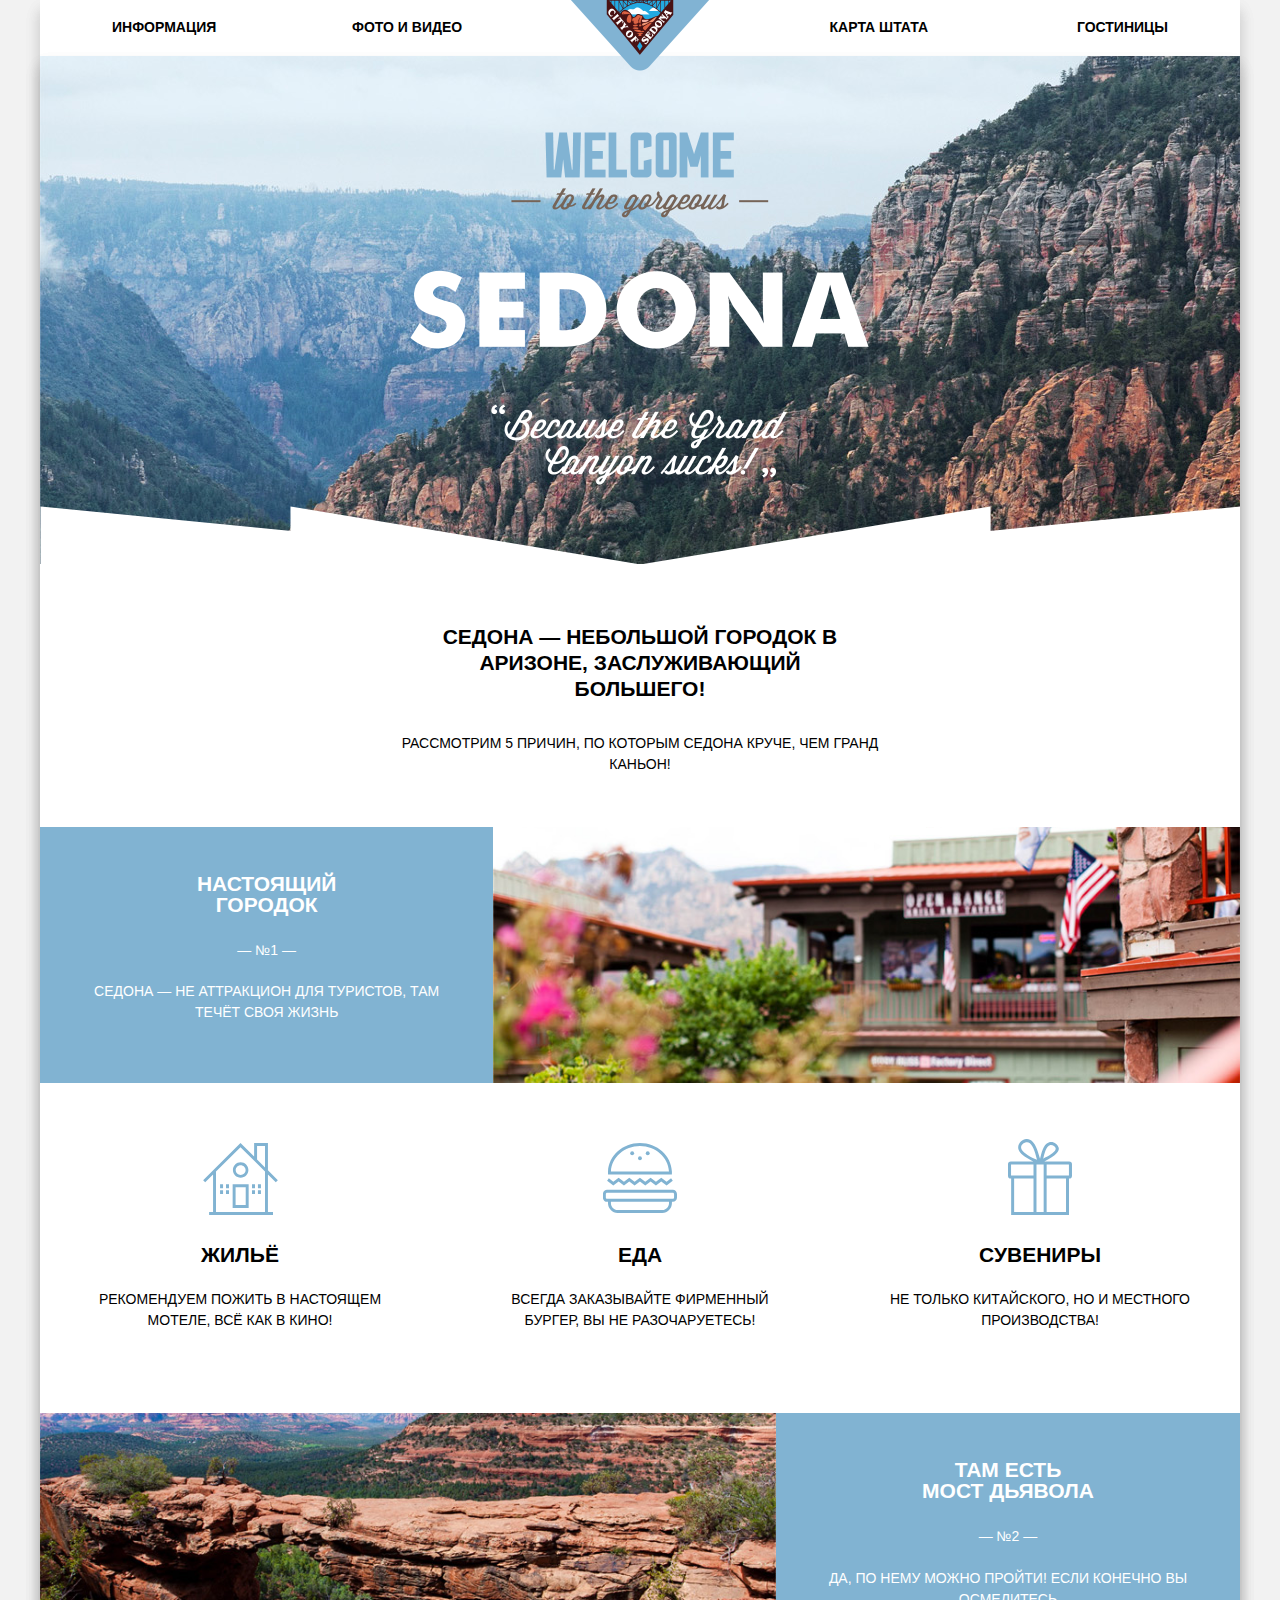
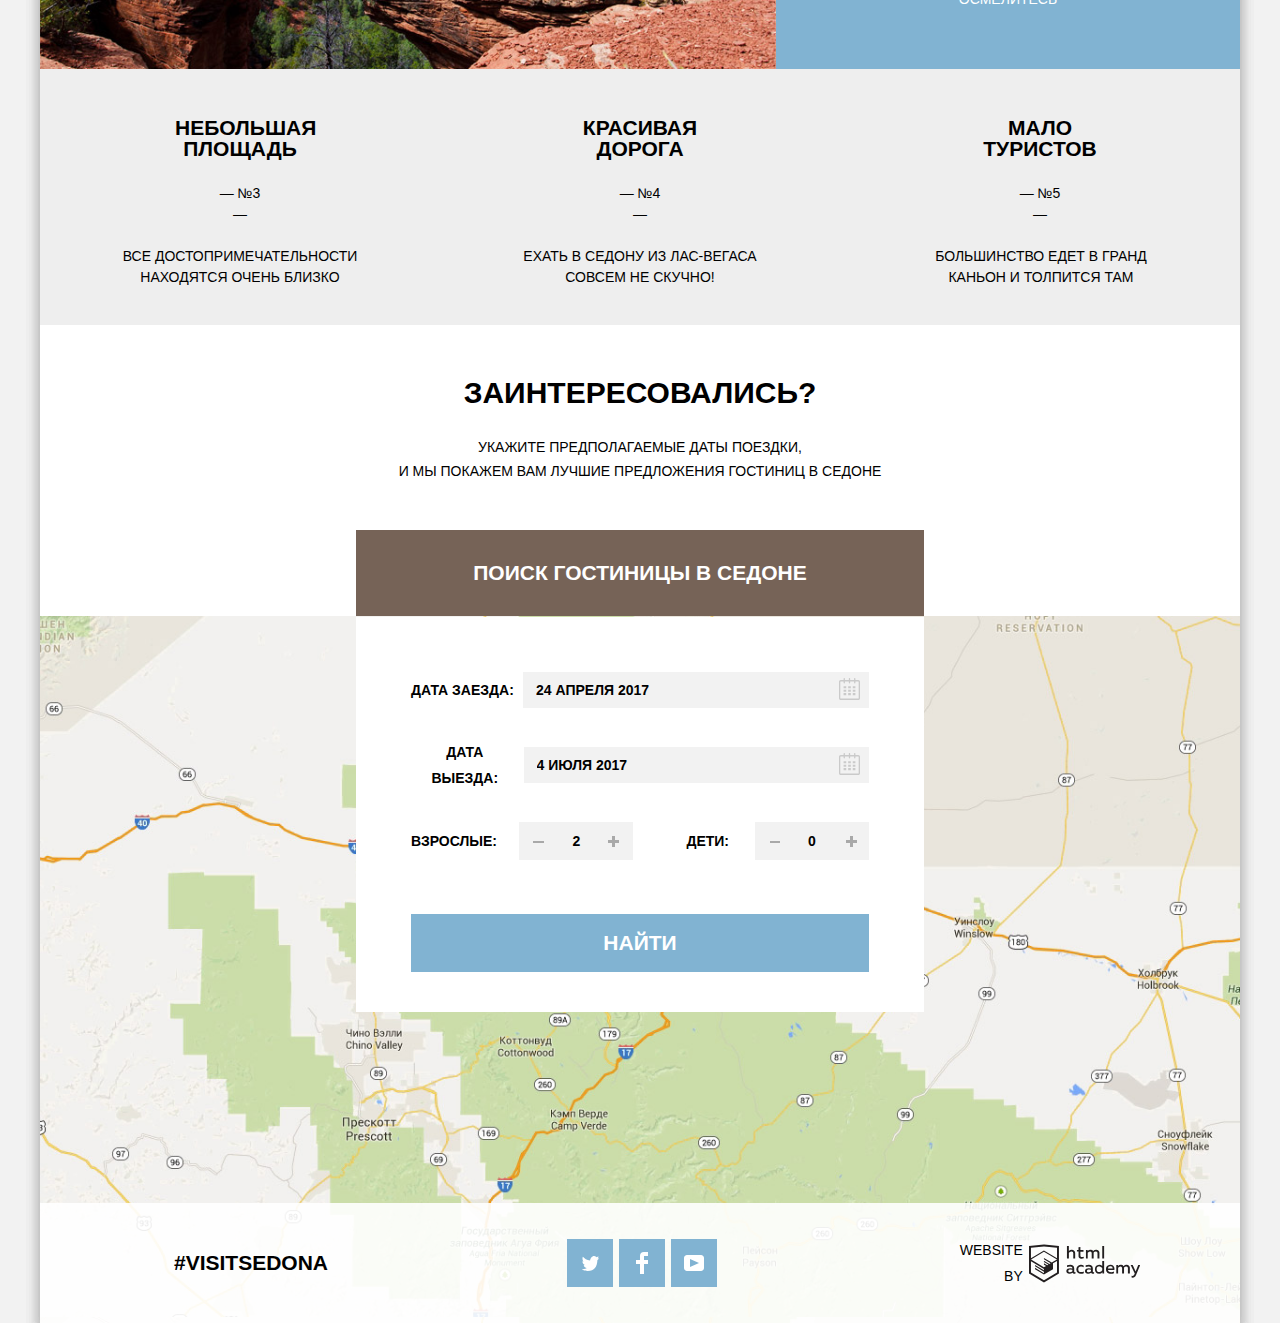
==== index.html @ f6e374db "qqq" ====
<!DOCTYPE html>
<html lang="ru">
  <head>
    <meta charset="utf-8">
    <link href="https://fonts.googleapis.com/css?family=PT+Sans+Narrow:400,700&amp;subset=cyrillic" rel="stylesheet">
    <link rel="stylesheet" type="text/css" href="css/normalize.css">
    <link rel="stylesheet" type="text/css" href="css/styles.css">
    <title>HTML Academy: Седона</title>
  </head>
  <body>
    <div class="content">
      <header class="main-header">
        <nav class="main-navigation">
          <a class="main-header-logo" aria-label="На главную">
            <img src="img/logo.png" alt="Седона" title="Седона">
          </a>
          <ul class="site-navigation">
            <li><a href="#" aria-label="Информация">Информация</a></li>
            <li><a href="#" aria-label="Фото и видео">Фото и видео</a></li>
            <li><a href="#" aria-label="Карта штата">Карта штата</a></li>
            <li><a href="inner.html" aria-label="Гостиницы">Гостиницы</a></li>
          </ul>
        </nav>
      </header>

      <main class="main">
        <section class="main-intro">
          <div class="main-in">
          <h1 class="visually-hidden">Добро пожаловать в Седону</h1>
          <!--<img src="img/welcome.png" width="459" height="353" alt="Добро пожаловать в Седону">-->
          </div>
        </section>
        <section class="main-info">
          <h1 class="visually-hidden">SEDONA</h1>
          <h2>Седона — небольшой городок в Аризоне, заслуживающий большего! </h2>
          <p>Рассмотрим 5 причин, по которым Седона круче, чем гранд каньон!</p>
        </section>


        <section class="main-city">
          <div class="this-towns">
            <h3 class="this-town">Настоящий городок</h3>
            <span>— №1 —</span>
            <p>Седона — не аттракцион для туристов, там течёт своя жизнь</p>
          </div>
          <img src="img/this-towns.jpg" width="800" height="400" alt="Седона">
        </section>

        <section class="main-services">
          <div class="main-service">
  <!--          <img src="img/svg/icon-1.svg" alt="Жилье">  -->
            <h3>Жильё</h3>
            <p>Рекомендуем пожить в настоящем мотеле, всё как в кино!</p>
          </div>
          <div class="main-service">
  <!--             <img src="img/svg/icon-3.svg" alt="Еда"> -->
            <h3>Еда</h3>
            <p>Всегда заказывайте фирменный бургер, вы не разочаруетесь!</p>
          </div>
          <div class="main-service">
  <!--             <img src="img/svg/icon-2.svg" alt="Сувениры"> -->
            <h3>Сувениры</h3>
            <p>Не только китайского, но и местного производства!</p>
          </div>
        </section>
        <section class="main-bridge">
          <img src="img/main-bridge.jpg" alt="Седона">
          <div class="main-bridges">
            <h3>Там есть<br>Мост дьявола</h3>
            <span>— №2 —</span>
            <p>Да, по нему можно пройти! Если конечно вы осмелитесь</p>
          </div>
        </section>
        <section class="main-list">
          <div class="main-lists">
            <h3>Небольшая площадь</h3>
            <span>— №3 —</span>
            <p>Все достопримечательности находятся очень близко</p>
          </div>
          <div class="main-lists">
            <h3>Красивая дорога</h3>
            <span>— №4 —</span>
            <p>Ехать в Седону из Лас-Вегаса совсем не скучно!</p>
          </div>
          <div class="main-lists">
            <h3>Мало туристов</h3>
            <span>— №5 —</span>
            <p>Большинство едет в Гранд каньон и толпится там</p>
          </div>
        </section>
      <div class="pupup">
        <section class="main-info-search">
          <h3>Заинтересовались?</h3>
          <p>Укажите предполагаемые даты поездки,<br>
            и мы покажем вам лучшие предложения гостиниц в седоне</p>
          <button class="main-btn" type="submit" name="search" value="Поиск гостиницы в Седоне">Поиск гостиницы в Седоне</button>
        </section>
        <section class="main-map">
          <h1 class="visually-hidden">Мы на карте</h1>
          <img src="img/map.jpg" alt="На карте" width="1200">
           <div class="map-iframe">
             <iframe width="100%" height="594px" src="https://maps.google.com/maps?width=100%&amp;height=474&amp;hl=en&amp;q=Sedona+(Sedona)&amp;ie=UTF8&amp;t=&amp;z=9&amp;iwloc=B&amp;output=embed" frameborder="0" scrolling="no" marginheight="0" marginwidth="0">
                <a href="https://www.maps.ie/create-google-map/">Google map generator</a>
             </iframe>
           </div>
        </section>

        <section class="search">
          <div class="search-form">
            <form class="search-forms" action="https://echo.htmlacademy.ru" method="post">
              <h2 class="visually-hidden">Поиск жилья</h2>

              <p class="search-arrival">
                <label for="arrival-date">Дата заезда:</label>
                <input type="text" id="arrival-date" name="arrival-date"
                placeholder="24 апреля 2017" value="24 апреля 2017">
                <img class="visually-hidden" src="img/svg/calendar.svg" alt="Дата заезда" title="Дата заезда">
                 <button class="search-arrival-button" type="submit" name="button">
                   <svg xmlns="http://www.w3.org/2000/svg" width="21" height="22" viewBox="0 0 21 22">
                     <path fill="#cacaca" d="M19.251 2.025h-2.845V.648c0-.381-.294-.689-.656-.689-.363 0-.656.308-.656.689v1.377h-3.938V.648c0-.381-.294-.689-.655-.689-.363 0-.657.308-.657.689v1.377H5.906V.648c0-.381-.294-.689-.656-.689-.363 0-.657.308-.657.689v1.377H1.75C.784 2.025 0 2.847 0 3.862v16.302C0 21.179.784 22 1.75 22h17.501c.966 0 1.749-.821 1.749-1.836V3.862c0-1.015-.783-1.837-1.749-1.837zm.437 18.139a.448.448 0 0 1-.437.459H1.75a.45.45 0 0 1-.438-.459V3.862a.45.45 0 0 1 .438-.459h2.844v1.378c0 .381.294.689.657.689.362 0 .656-.308.656-.689V3.403h3.938v1.378c0 .381.294.689.657.689.361 0 .655-.308.655-.689V3.403h3.938v1.378c0 .381.293.689.656.689.362 0 .656-.308.656-.689V3.403h2.845c.241 0 .437.206.437.459v16.302z M4.594 8.225h2.625v2.066H4.594zM4.594 11.668h2.625v2.067H4.594zM4.594 15.112h2.625v2.066H4.594zM9.188 15.112h2.625v2.066H9.188zM9.188 11.668h2.625v2.067H9.188zM9.188 8.225h2.625v2.066H9.188zM13.781 15.112h2.625v2.066h-2.625zM13.781 11.668h2.625v2.067h-2.625zM13.781 8.225h2.625v2.066h-2.625z"/>
                   </svg>
                </button>
              </p>
              <p class="date-departure">
                <label for="date-departure">Дата выезда:</label>
                <input type="text" id="date-departure" name="date-departure"
                placeholder="4 июля 2017" value="4 июля 2017">
                <img class="visually-hidden" src="img/svg/calendar.svg" alt="Дата выезда" title="Дата выезда">
                  <button class="date-departure-button" type="submit" name="button">
                   <svg xmlns="http://www.w3.org/2000/svg" width="21" height="22" viewBox="0 0 21 22">
                     <path fill="#cacaca" d="M19.251 2.025h-2.845V.648c0-.381-.294-.689-.656-.689-.363 0-.656.308-.656.689v1.377h-3.938V.648c0-.381-.294-.689-.655-.689-.363 0-.657.308-.657.689v1.377H5.906V.648c0-.381-.294-.689-.656-.689-.363 0-.657.308-.657.689v1.377H1.75C.784 2.025 0 2.847 0 3.862v16.302C0 21.179.784 22 1.75 22h17.501c.966 0 1.749-.821 1.749-1.836V3.862c0-1.015-.783-1.837-1.749-1.837zm.437 18.139a.448.448 0 0 1-.437.459H1.75a.45.45 0 0 1-.438-.459V3.862a.45.45 0 0 1 .438-.459h2.844v1.378c0 .381.294.689.657.689.362 0 .656-.308.656-.689V3.403h3.938v1.378c0 .381.294.689.657.689.361 0 .655-.308.655-.689V3.403h3.938v1.378c0 .381.293.689.656.689.362 0 .656-.308.656-.689V3.403h2.845c.241 0 .437.206.437.459v16.302z M4.594 8.225h2.625v2.066H4.594zM4.594 11.668h2.625v2.067H4.594zM4.594 15.112h2.625v2.066H4.594zM9.188 15.112h2.625v2.066H9.188zM9.188 11.668h2.625v2.067H9.188zM9.188 8.225h2.625v2.066H9.188zM13.781 15.112h2.625v2.066h-2.625zM13.781 11.668h2.625v2.067h-2.625zM13.781 8.225h2.625v2.066h-2.625z"/>
                   </svg>
                 </button>
              </p>
              <p class="search-adults">
                  <label class="adults-label" for="adults">Взрослые:</label>
                  <button class="search-button adults-minus" type="submit" name="button">
                    <svg height="8" width="13">
                      <polygon fill="#a9a9a9" points="1 1, 12 1, 12 3, 1 3, 1 1"/>
                    </svg>
                  </button>
                  <input class="adults-labels" type="number" id="adults" name="adults" placeholder="2" value="2">
                  <button class="search-button adults-plus" type="submit" name="button">
                    <svg height="13" width="13">
                      <polygon fill="#a9a9a9" points="0 5, 4 5, 4 1,7 1, 7 5, 11 5, 11 8, 7 8, 7 12, 4 12, 4 8, 0 8, 0 5"/>
                    </svg>
                  </button>


                  <label class="children-label" for="children">Дети:</label>
                  <button class="search-button children-minus" type="submit" name="button">
                    <svg height="8" width="11">
                      <polygon fill="#a9a9a9" points="1 1, 12 1, 12 3, 1 3, 1 1"/>
                    </svg>
                  </button>
                  <input type="number" id="children" name="children" placeholder="0" value="0">
                  <button class="search-button children-plus" type="submit" name="button">
                    <svg height="13" width="13">
                      <polygon fill="#a9a9a9" points="0 5, 4 5, 4 1,7 1, 7 5, 11 5, 11 8, 7 8, 7 12, 4 12, 4 8, 0 8, 0 5"/>
                    </svg>
                  </button>
                </p>
              <button type="submit" name="button" title="Найти Гостинницу">Найти</button>
            </form>
          </div>
        </section>
      </div>
      </main>
  <!--  visually-hidden -->
      <footer class="footers footers-index">
        <div class="footer footer-visit">
          <a href="#">#visitSEDONA</a>
        </div>
        <div class="footer social">
          <ul>
            <li>
              <a href="#" class="social-button" aria-label="Твитер">
                <span class="visually-hidden">Наш Твитер</span>
                <svg xmlns="http://www.w3.org/2000/svg" xmlns:xlink="http://www.w3.org/1999/xlink" width="17" height="15" viewBox="0 0 17 15">
                  <path fill="#FFF" d="M10.95.144c1.685-.496 2.984.27 3.577 1.179.673-.231 1.331-.481 2.011-.708a2.345 2.345 0 0 1-.857 1.768c.685.17 1.304-.491 1.304-.491-.169 1-1.006 1.788-1.563 2.024-.231 6.75-3.175 11.217-10.077 11.082h-.446c-.41 0-4.164-.46-4.898-1.887 2.271.196 3.893-.422 4.693-1.177-.96-.3-2.679-.477-2.979-2.95.349.106.564.228 1.19.119C1.705 8.247.374 7.53.448 5.33c.285.328 1.067.536 1.34.472C1.085 5.561-.182 2.442.894.85c1.818 1.854 3.735 3.606 7.152 3.773C8.254 2.33 9.183.793 10.95.144z"/>
                </svg>

              </a>
            </li>
            <li>
              <a href="#" class="social-button" aria-label="Фейсбук">
                <span class="visually-hidden">Наш Фейсбук</span>
                <svg xmlns="http://www.w3.org/2000/svg" width="12" height="22" viewBox="0 0 12 22">
                  <path fill="#FFF" d="M12 4V0H8a4 4 0 0 0-4 4v4H0v4h4v10h4V12h4V8H8V4h4z"/>
                </svg>
              </a>
            </li>
            <li>
              <a href="#" class="social-button" aria-label="Ютуб" title="Наш Ютуб">
                <span class="visually-hidden">Наш Ютуб</span>
                <svg xmlns="http://www.w3.org/2000/svg" xmlns:xlink="http://www.w3.org/1999/xlink" width="20" height="16" viewBox="0 0 20 16">
                  <path fill="#FFF" d="M17 0H3C1.35 0 0 1.35 0 3v10c0 1.65 1.35 3 3 3h14c1.65 0 3-1.35 3-3V3c0-1.65-1.35-3-3-3zM6.027 11.998V4.002L15.014 8l-8.987 3.998z"/>
                </svg>

              </a>
            </li>
          </ul>
        </div>
        <div class="footer footer-logo">
          <a href="https://htmlacademy.ru/intensive/htmlcss" class="htmlacademy" aria-label="Html академия" title="Наша Html академия">
            <span>Website by</span>
            <svg xmlns="http://www.w3.org/2000/svg" width="115" height="41" viewBox="0 0 108.08 36.85">
              <title>logo-htmlacademy-small1</title>
              <path d="M44.61,26.88a2,2,0,0,0,.55-0.1v1.33a3.25,3.25,0,0,1-1.18.21,1.67,1.67,0,0,1-1.67-1,4.84,4.84,0,0,1-3.14,1.08c-1.51,0-2.91-.83-2.91-2.55,0-2.13,2-2.79,3.71-2.79a11.08,11.08,0,0,1,2.17.25v-0.3c0-1-.76-1.77-2.19-1.77a7.42,7.42,0,0,0-3,.64v-1.7a10.21,10.21,0,0,1,3.19-.55c2.36,0,3.81,1.12,3.81,3.65v3a0.54,0.54,0,0,0,.49.59h0.17Zm-6.44-1.13A1.35,1.35,0,0,0,39.63,27h0.11a3.39,3.39,0,0,0,2.41-1V24.58a9.72,9.72,0,0,0-1.81-.21c-1,0-2.16.33-2.16,1.38h0Zm12.36-6.11a5,5,0,0,1,2.57.64V22a4.08,4.08,0,0,0-2.3-.7,2.75,2.75,0,1,0,0,5.49,5,5,0,0,0,2.43-.64v1.71a6.27,6.27,0,0,1-2.76.57A4.21,4.21,0,0,1,46,24.51q0-.21,0-0.41a4.32,4.32,0,0,1,4.18-4.46h0.38Zm12.17,7.24a2,2,0,0,0,.55-0.1v1.33a3.25,3.25,0,0,1-1.18.21,1.67,1.67,0,0,1-1.67-1,4.84,4.84,0,0,1-3.14,1.08c-1.51,0-2.91-.83-2.91-2.55,0-2.13,2-2.79,3.71-2.79a11.08,11.08,0,0,1,2.17.25v-0.3c0-1-.76-1.77-2.19-1.77a7.42,7.42,0,0,0-3,.64v-1.7a10.21,10.21,0,0,1,3.19-.55c2.36,0,3.81,1.12,3.81,3.65v3a0.54,0.54,0,0,0,.49.59h0.17Zm-6.44-1.13A1.35,1.35,0,0,0,57.73,27h0.11a3.39,3.39,0,0,0,2.41-1V24.58a9.72,9.72,0,0,0-1.81-.21c-1.06,0-2.16.33-2.16,1.38h0ZM73,16V28.2H71.35V26.88a3.88,3.88,0,0,1-3.19,1.54,4.4,4.4,0,0,1,0-8.78,3.81,3.81,0,0,1,3,1.3V16H73Zm-4.53,5.22a2.76,2.76,0,1,0,0,5.52A2.86,2.86,0,0,0,71.15,25V23A2.91,2.91,0,0,0,68.49,21.27ZM79,19.64c3.31,0,4.46,2.68,3.92,5.09H76.7c0.21,1.5,1.67,2.11,3.19,2.11a6.11,6.11,0,0,0,2.64-.59v1.6a7.14,7.14,0,0,1-3,.57C77,28.42,74.78,27,74.78,24a4.18,4.18,0,0,1,4-4.39H79Zm0.09,1.54a2.28,2.28,0,0,0-2.44,2.1v0.06H81.3A2,2,0,0,0,79.13,21.18Zm5.73,7V19.87h1.65v1a3.81,3.81,0,0,1,2.78-1.27A2.86,2.86,0,0,1,91.89,21a4.12,4.12,0,0,1,2.91-1.33A3.06,3.06,0,0,1,98,23V28.2h-1.9V23.05a1.59,1.59,0,0,0-1.42-1.75H94.42a2.8,2.8,0,0,0-2.07,1.12V28.2h-1.9V23.05A1.59,1.59,0,0,0,89,21.31H88.8a3,3,0,0,0-2.21,1.29v5.63H84.86Zm21.31-8.33h1.9l-3.91,9.46c-0.9,2.17-2.09,2.86-3.35,2.86a4.76,4.76,0,0,1-1.1-.14V30.46a2.86,2.86,0,0,0,.85.12c0.9,0,1.58-.64,2.07-1.9l0.17-.42-4-8.4h2l2.86,6.29ZM38.73,1.46V6.22a3.81,3.81,0,0,1,2.7-1.14,3.25,3.25,0,0,1,3.44,3.4v5.15H43V8.72a1.81,1.81,0,0,0-1.61-2h-0.3a2.93,2.93,0,0,0-2.32,1.39v5.52h-1.9V1.46h1.9ZM49.94,2.31v3h3V6.91h-3v3.81c0,1.1.5,1.46,1.58,1.46a4.49,4.49,0,0,0,1.69-.33v1.6A6.8,6.8,0,0,1,51,13.8a2.55,2.55,0,0,1-2.86-2.74V6.89H46.58V5.26h1.5V2.74Zm5.4,11.31V5.28H57v1A3.81,3.81,0,0,1,59.77,5a2.86,2.86,0,0,1,2.6,1.33A4.12,4.12,0,0,1,65.28,5,3.06,3.06,0,0,1,68.44,8.4v5.21h-1.9V8.46a1.59,1.59,0,0,0-1.42-1.75H64.89a2.8,2.8,0,0,0-2.07,1.12v5.78h-1.9V8.46A1.59,1.59,0,0,0,59.5,6.71H59.27A3,3,0,0,0,57.06,8v5.63H55.34ZM71.17,1.45H73V13.6H71.17V1.45ZM14.71,0H14.55L0,1.54V28.21l14.55,8.66,14.55-8.66V1.54Zm12.5,27.1L14.55,34.64,1.9,27.12V16.18l12.59,7.5V25L5.86,19.9v1.31l8.68,5.21v1.39L5.87,22.65V24l8.68,5.21,8.75-5.24V18.31L27.2,16V27.12Zm0-12.53-3.48,2-1.6,1L14.51,13v1.31L21,18.23H21l-0.14.09-1,.54-5.37-3.2V17l4.24,2.52-1,.67-3.2-1.9v1.31l2.1,1.24L14.5,22.1,2,14.65,14.51,7.11Zm0-1.32L14.49,5.76,1.91,13.25v-10L14.56,1.92,27.21,3.25v10h0Z" transform="translate(0 -0.02)" fill="#231f20"/>
            </svg>

          </a>
        </div>
      </footer>
    </div>
  </body>
</html>
---- css/styles.css ----
html,
body{
  margin: 0;
  padding: 0;
  font-family: "PT Sans", Arial, sans-serif;
  font-size: 14px;
  line-height: 21px;

  text-transform: uppercase;
  background-color: #f2f2f2;

}
.content{
  position: relative;
  min-width: 1200px;
}
.main-header,
a{
  text-decoration: none;
}
.visually-hidden {
  position: absolute;
  height: 1px; width: 1px;
  overflow: hidden;
  clip: rect(1px 1px 1px 1px); /* IE6, IE7 */
  clip: rect(1px, 1px, 1px, 1px);
  margin: -1px;
  border: 0;
  padding: 0;
}

.main-header{
  background-color: #ffffff;
  min-width: 56px;
}
.site-navigation{
  margin: 0;
  padding: 0;
  list-style: none;
}
.site-navigation li{
  display: inline;
}
.site-navigation a{
  color: #000000;
  line-height: 26px;
  font-size: 14px;
  font-weight: 700;
}
.site-navigation a:hover{
  color: #81b3d2;
}
.site-navigation a:active{
  color: rgba(0, 0, 0, 0.3);
}
.navigation-active a,
.navigation-active a:active,
.navigation-active a:hover{
  color: #766357;
}
/*main*/
.main{
  margin: auto;
  text-align: center;
  box-shadow: 0 10px 15px 0 rgba(0, 0, 0, 0.1),
              0 10px 15px 0 rgba(0, 0, 0, 0.1);
  background-color: #ffffff;
  width: 1200px;
  margin: 0 auto;
}
.content{
  box-shadow: 0 10px 15px 0 rgba(0, 0, 0, 0.1),
              0 10px 15px 0 rgba(0, 0, 0, 0.1);
  width: 1200px;
  margin: 0 auto;
}
.main-intro{
  position: relative;
  width: 100%;
}
.main-in{
  position: relative;
  background: url("../img/welcome.png") 370px 76px no-repeat,
              url("../img/polygon.png") 0 450px no-repeat,
              url("../img/background-photo.jpg") 0 -83px no-repeat;
  width: 100%;
  padding-top: 508px;
}
.main-intro img{
  margin-top: 76px;
  left: 50%;
  top: 50%;
}
.main-info h2{
  font-size: 21px;
  line-height: 26px;
  font-weight: 700;
}
.main-info p{
  font-size: 14px;
  line-height: 26px;
  font-weight: 400;
}
.main h3{
  font-size: 21px;
  line-height: 21px;
  font-weight: 700;
}
.main p,
.main span{
  margin: 0;
  padding: 0;
  font-size: 14px;
  line-height: 21px;
  font-weight: 400;
}
.main-city,
.main-bridge{
  background-color: #81b3d2;
  color: #ffffff;
}
.main-city img{
  object-fit: cover;
  width: 800px;
  height: 256px;
}
.main-info{
  padding-top: 60px;
}
.main-info-search h2{
  margin: 0;
  padding: 0;
  font-size: 30px;
  line-height: 36px;
  font-weight: 700;
}
.main-info-search p{
  margin: 0;
  padding: 0;
  font-size: 14px;
  line-height: 24px;
  font-weight: 400;
}
.main-list{
  background-color: #eeeeee;
}
.main-lists{
  display:inline-block;
  vertical-align: middle;
}
/* Кнопки */
.main-btn{
  margin: 0;
  padding: 0;
  width: 568px;
  height: 86px;
  font: inherit;
  background-color: #766357;
  text-align: center;
  color: #ffffff;
  text-transform: uppercase;
  border: none;
  font-size: 21px;
  line-height: 26px;
  font-weight: 700;
}
.main-btn:hover{
  background-color: #604e43;
}
.main-btn:active{
  background-color: #503e33;
  color: rgba(255, 255, 255, 0.3);
}
/* форма поиска*/
.search{
  background-color: #ffffff;
  text-align: center;
}
.search-forms label{
  color: #000000;
  font-size: 14px;
  line-height: 26px;
  font-weight: 700;
}
.search-forms input{
  font: inherit;
  background-color: #f2f2f2;
  width: 344px;
  text-transform: uppercase;
}
.search-forms button{
  width: 458px;
  height: 58px;
  font: inherit;
  background-color: #81b3d2;
  color: #ffffff;
  text-transform: uppercase;
  border: none;
  font-size: 21px;
  line-height: 26px;
  font-weight: 700;
  outline: none;
}
.search-forms button:hover{
  background-color: #669ec0;
  outline: none;
}
.search-forms button:active{
  background-color: #669ec0;
  color: rgba(255, 255, 255, 0.3);
  outline: none;
}
.search-forms p{
  margin: 0;
}
/*футер*/
.footers{
  background-color: rgba(255, 255, 255, 0.9);
  width: 1200px;
  margin: auto;
}
.footer-visit a,
.footer-visit a:active,
.footer-visit a:hover{
  color: #000000;
  font-size: 21px;
  line-height: 26px;
  font-weight: 700;
}
.social{
    margin: 0;
    padding: 0;
}
.footer,
.social ul{
  list-style: none;
  margin: 0;
  padding: 0;
}
.social img{
    background-color: #81b3d2;
    padding: 8px;
}
.social img:hover{
    background-color: #669ec0;
}
.social img:active{
    background-color: #5496bd;
}
.footer-logo span{
  color: #000000;
  font-size: 14px;
  line-height: 26px;
  font-weight: 400;
}
.footer-logo span:active{
  }

/**/
/*inner*/
.main-filter{
  background: url("../img/filter-background.jpg") 0 -294px no-repeat;
  width: 100%;
  background-color: #5496bd;
  color: #ffffff;
  min-height: 48px;
}
.main-filter h3{
  margin: 0;
  padding: 0;
  font-size: 16px;
  line-height: 21px;
  font-weight: 700;
}
.main-filter label{
  font-size: 14px;
  line-height: 21px;
  font-weight: 400;
}
.main-filter ul{
  margin: 0;
  padding: 0;
  list-style: none;
  font-size: 14px;
  line-height: 21px;
  font-weight: 400;
}
.main-filter li:nth-child(1){
  margin-left: 40px;
}
.main-filter li:nth-child(2){
  margin-left: 20px;
}
.main-filter button{
  width: 138px;
  height: 35px;
  font: inherit;
  text-transform: uppercase;
  border: 2px solid #ffffff;
  color: #ffffff;
  font-size: 14px;
  line-height: 21px;
  font-weight: 400;
  background-color: transparent;
}
.main-filter button:hover{
  background-color: #ffffff;
  color: #000000;
}
.main-price ul{
  border: 2px solid white;
  display: flex;
  justify-content: space-around;
  width: 314px;

}
.main-sert{
  background-color: #fefefe;
}
.main-sort h3{
  margin: 0;
  padding-right: 48px;
  font-size: 21px;
  line-height: 26px;
  font-weight: 700;
  color: #000000;

}
.main-sort ul{
  list-style: none;
  margin: 0;
  padding: 0;
  font-size: 12px;
  line-height: 18px;
  font-weight: 400;
  color: #000000;
}
.main-sort b{
  color: #000000;
  font-size: 12px;
  line-height: 18px;
  font-weight: 400;
  margin-top: 3px;
}
.main-sort a{
  color: rgba(0, 0, 0, 0.3);
  text-decoration: none;
}
.sorts-bonding a:hover,
.sorts-bonding path:hover{
  color: #81b3d2;
  text-decoration: none;
  fill: #231f20;
}
.sorts-bonding a:active,
.sorts-bonding path:active{
  color: #000000;
  text-decoration: none;
  fill: #81b3d2;
}
.sorts-active{
  border-bottom: 1px dotted #81b3d2;
}
.sorts-active:hover{
  border-bottom: 1px dotted #81b3d2;
  color: #81b3d2;
}
.sorts-active:active{
  border-bottom: 0;
  color: #000000;
}

a.sort-active,
a.sort-active:hover{
  color: #81b3d2;
  text-decoration: none;
}
.list-hotel h2{
  font-size: 21px;
  line-height: 26px;
  font-weight: 700;
  margin: 0;
  margin-bottom: 8px;
}
.list-hotels-btn{
  color: #000000;
}
.list-hotels-btn:hover{
  color: #81b3d2;
}
.list-hotels-btn:active{
  color: rgba(0, 0, 0, 0.3);
}
.list-hotel span{
  color: #333333;
  font-size: 14px;
  line-height: 21px;
  font-weight: 400;
}

.list-sheet-more a{
  padding: 4px 16px;
  background-color: #81b3d2;
  color: #ffffff;
  font-size: 14px;
  line-height: 21px;
  font-weight: 700;
  margin-right: 8px;
}
.list-sheet-more a:hover{
  background-color: #669ec0;

}
.list-sheet-more a:active{
  background-color: #5496bd;
  color: rgba(255, 255, 255, 0.3);
}
.list-sheet-reservation a{
  padding: 4px 16px;
  background-color: #766357;
  color: #ffffff;
  font-size: 14px;
  line-height: 21px;
  font-weight: 700;
}
.list-sheet-reservation a:hover{
  background-color: #604e43;

}
.list-sheet-reservation a:active{
  background-color: #503e33;
  color: rgba(255, 255, 255, 0.3);
}
.list-sheet-rating span{
  color: #666666;
  font-size: 14px;
  line-height: 21px;
  font-weight: 400;
  background-color: #f2f2f2;
  text-align: right;
}
.list-sheet-rating span:nth-child(2){
  padding: 4px 13px;

}
.list-sheet-rating img{
  margin-top: 4px;
  margin-left: 2px;
  margin-bottom: 40px;
}
/*Сетка*/
.main-header{
  width: 1200px;
  margin: 0 auto;
}
.main-header-logo{
  position:absolute;
  top: -1px;
  z-index: 2;
  left: 50%;
  margin-left: -70px;
}
.main-navigation{
  display: flex;
  width: 1200px;
}

.site-navigation{
  margin: 14px auto 16px;

  display: flex;
  flex-direction: row;
  justify-content: space-between;
}
.site-navigation ul{
  width: 1200px;
}
.site-navigation li{
  width: auto;
  width: 168px;
}
.site-navigation li:nth-child(-n+2){
  padding-left: 72px;
}
.site-navigation li:nth-child(+n+3){
  padding-right: 72px;
  text-align: right;
}
.site-navigation li:nth-child(2){
  padding-right: 240px;

}

.main-info{
  display: flex;
  flex-direction: column;
  align-items: center;
  width: 636px;
  margin: 0 auto;
}
.main-info h2{
  text-align: center;
  margin: 0 92px;
  padding-bottom: 31px;
}
.main-info p{
  text-align: center;
  margin: 0 68px;
  padding-bottom: 52px;
}

/*------------*/
.main-city{
  display: flex;
  flex-direction: row;
}
.this-towns{
  margin: 46px 40px;
  text-align: center;
  width: 400px;
}
.this-towns h3{
  margin: 0 90px 25px;
}
.this-towns span{
  display: inline-block;
  margin: 0 120px 20px;
}
.this-towns p{
  padding: 0 10px 12px;
}
/*------------*/
.main-services{
  display: flex;
  justify-content: space-around;

}
.main-service{
  position: relative;
  min-width: 304px;
  min-height: 168px;
  text-align: center;
  padding: 0 48px;

}
.main-service h3{
  margin-top: 161px;
  margin-bottom: 24px;
}
.main-service:nth-child(1){
  background: url("../img/svg/icon-1.svg") 50% 60px no-repeat;

}
.main-service:nth-child(2){
  background: url("../img/svg/icon-3.svg") 50% 60px no-repeat;
}
.main-service:nth-child(3){
  background: url("../img/svg/icon-2.svg") 50% 56px no-repeat;
}
.main-service p{
  margin-bottom: 82px;
}
/*------------*/
.main-bridge{
    display: flex;
    flex-direction: row;
}
.main-bridge img{
    object-fit: cover;
    width: 800px;
    height: 256px;
}

.main-bridges{
  margin-top: 46px;
  margin-left: 48px;
  margin-right: 48px;
  margin-bottom: 41px;
  text-align: center;
  width: 400px;
}
.main-bridges h3{
  margin: 0 72px 25px;
}
.main-bridges span{
  display: inline-block;
  margin: 0 120px 21px;
}
/*------------*/
.main-list{
  display: flex;
  justify-content: space-between;
  min-height: 256px;
}
.main-lists{
  text-align: center;
  min-width: 400px;
  margin-top: 48px;
}
.main-lists h3{
  min-width: 130px;
  margin: 0 135px 24px;
}
.main-lists span{
  display: inline-block;
  min-width: 50px;
  margin: 0 173px 21px;
}
.main-lists p{
  min-width: 268px;
  margin: 0 66px 26px;
}
.main-lists:nth-child(3) p{
  min-width: 254px;
  margin: 0 74px 26px;
}
/*------------*/
.pupup{
  position: relative;
  min-height: 290px;
}

.main-info-search{
  display: flex;
  flex-direction: column;
  justify-content: flex-end;
  align-items: center;
  text-align: center;
}
.main-info-search h3{
  margin-top: 50px;
  margin-bottom: 24px;
  font-size: 30px;
  line-height: 36px;
  font-weight: 700;
}
.main-info-search p{
  margin-bottom: 47px;
}
/*------------*/
.main-map{
  position: relative;
  background: url("../img/map.jpg") -18px -154px; no-repeat;
  min-width: 1200px;
  min-height: 594px;
  z-index: 0;
}
.map-iframe iframe{
  position: absolute;
  min-width: 1200px;
  min-height: 472px;
  display: block;
  top: 0;
}


/**//**//**//**//**//**//**//**//**//**//**//**//**//**//**//**//**//**//**//**//**//**//**//**//**//**//**/
.search{
  position: absolute;
  left: 316px;
  top: 292px;
  margin: 0;
  padding: 0;
  height: 395px;
  width: 568px;
}
.search-forms{
  padding: 55px;
  display: flex;
  flex-direction: column;
  position: relative;
}
.search-forms p{
  display: flex;
  justify-content: space-between;
  align-items: center;
}
p.search-arrival{
  margin-bottom: 31px;
}
p.date-departure{
  margin-bottom: 31px;
}
p.search-adults{
  margin-bottom: 54px;
}
input::-webkit-outer-spin-button,
input::-webkit-inner-spin-button {
  -webkit-appearance: none;
  margin: 0;
  }
.search-forms input{
  width: 292px;
  height: 30px;
  border: inherit;
  outline:none;
  padding-left: 11px;
  padding-right: 39px;
  margin-left: 5px;
  font-size: 14px;
  line-height: 26px;
  font-weight: 700;
  border: 2px solid #f2f2f2;
  background-color: #f2f2f2;
}
.search-forms input:hover{
  border: 2px solid #ebebeb;
  background-color: #ebebeb;
}
.search-forms input:focus{
  border: 2px solid #ebebeb;
  background-color: #ffffff;
}

.search-arrival button{
  position: absolute;
  margin: 0;
  padding: 0;
  width: 25px;
  height: 25px;
  right: 62px;
  background-color: inherit;
  outline:none;
}
.search-arrival button:hover{
  background-color: inherit;
  outline:none;
}
.search-arrival-button:hover path{
  fill: #000000;
  outline:none;
}
.search-arrival button:active{
  background-color: inherit;
  outline:none;
}
.search-arrival-button:active path{
  fill: #81b3d2;
  outline:none;
}

.date-departure button{
  position: absolute;
  margin: 0;
  padding: 0;
  width: 25px;
  height: 25px;
  right: 62px;
  background-color: inherit;
  outline:none;
}
.date-departure button:hover{
  background-color: inherit;
  outline:none;
}
.date-departure-button:hover path{
  fill: #000000;
  outline:none;
}
.date-departure button:active{
  background-color: inherit;
  outline:none;
}
.date-departure-button:active path{
  fill: #81b3d2;
  outline:none;
}

.children-label{
  margin-right: 26px;
  margin-left: 53px;
}
.search-adults{
  display: flex;
  flex-direction: row;
  justify-content: flex-end;
}
.adults-label{
  margin-right: auto;
}
.search-adults button{
  margin: 0;
  padding: 0;
  width: 38px;
  height: 38px;
  outline: none;
  background-color: #f2f2f2;
}
.search-adults button:hover{
  margin: 0;
  padding: 0;
  width: 38px;
  height: 38px;
  outline: none;
  background-color: #f2f2f2;
}
.search-adults button:active{
  margin: 0;
  padding: 0;
  width: 38px;
  height: 38px;
  outline: none;
  background-color: #f2f2f2;
}
.search-adults input{
  margin: 0;
  padding: 0;
  width: 38px;
  height: 38px;
  outline: none;
  text-align: center;
  background-color: #f2f2f2;
  border: #f2f2f2;
}
.search-adults input:hover{
  margin: 0;
  padding: 0;
  width: 38px;
  height: 38px;
  outline: none;
  text-align: center;
  background-color: #f2f2f2;
  border: #f2f2f2;
}
.search-adults input:active{
  margin: 0;
  padding: 0;
  width: 38px;
  height: 38px;
  outline: none;
  text-align: center;
  background-color: #f2f2f2;
  border: #f2f2f2;
}
.search-adults input:focus{
  margin: 0;
  padding: 0;
  width: 38px;
  height: 38px;
  outline: none;
  text-align: center;
  background-color: #f2f2f2;
  border: #f2f2f2;
}
.children-plus svg{
  margin-left: 4px;
}

.search-button:hover polygon{
  fill: #000000;
}
.search-button:active polygon{
  fill: #81b3d2;
}
/*------------*/
.footers{
  display: flex;
  justify-content: space-between;
  min-height: 120px;
  min-width: 1200px;

}
.footer{
  flex-direction: column;
  align-self: center;

}
.footers-index{
  position: absolute;
  margin-left: 50%;
  left: -600px;
  margin-top: -120px;
  bottom: 0;
  min-width: 1200px;

}
.footer-visit{
  text-align: left;
  min-width: 268px;
  padding-left: 134px;
}
.social{
  display: flex;
  text-align: center;
  min-width: 400px;
}
.footer-logo{
  text-align: right;
  min-width: 200px;
  margin-right: 100px;
  margin-left: 98px;
}
.footer li{
  display: inline;
}
.social-button{
  display: flex;
  align-items: center;
  justify-content: center;
  width: 46px;
  height: 48px;
  background-color: #81b3d2;
}
.social-button:hover{
  background-color: #669ec0;
}
.social-button:active,
.social-button:active path{
  background-color: #5496bd;
  fill: rgba(255, 255, 255, 0.3);
}
.social ul{
  display: flex;
  flex-wrap: wrap;
  justify-content: space-between;
  margin: 0 auto;
  padding: 0;
}
.social li{
  margin: 0 3px;
}
.footer-logo a{
  display: flex;
  align-items: center;
  justify-content:  flex-end;

}
.footer-logo svg{
  margin-left: 6px;
}
.footer-logo:hover path{
  fill: #81b3d2;
}
.footer-logo:active path{
  fill: #bdbbbc;
}
/*inner  */
.main-filter{

  width: 1200px;
  margin: auto;
}
.main-search-menu{
  display: flex;
  flex-direction: row;
  justify-content: flex-start;
  min-height: 217px;
}
.menu{
  display: flex;
  flex-direction: column;
  margin-bottom: 30px;

}
.main-infrastructure{
  margin-left: 72px;
  min-width: 150px;
  margin-right: 105px;
}

.main-infrastructure label:nth-child(3){
  margin-top: 26px;
}
.main-type-accommodation label:nth-child(3){
  margin-top: 26px;
}
.main-type-accommodation{
  min-width: 150px;
}
.main-type-accommodation label{
  padding-left: 2px;
}
.main-price{
  min-width: 318px;
  margin-left: auto;
  margin-right: 72px;
  position: relative;
}
.main-price ul{
  align-items: center;
  min-height: 32px;
  margin-bottom: 20px;

}
.main-price h3{
  margin-bottom: 10px;
}
.main-price ul::after {
  content: "";
  position: absolute;
  top: 92px;
  left: 160px;
  width: 2px;
  height: 22px;
  background: #ffffff;
  transform: translate(-50%, -125%);
}
.main-price input {
  width: 50px;
  margin: 0;

  color: inherit;
  font: inherit;

  background: none;
  border: none;
}
.main-price li{

}

.pool{
  position: relative;
}
.checkbox + .checkbox-pool{
  position: absolute;
  background-image: url("../img/svg/checkbox-off.svg");
  background-repeat: no-repeat;
  width: 27px;
  height: 23px;
  left: -41px;
  top: 0;
  cursor: pointer;
}
.checkbox:checked + .checkbox-pool{
  position: absolute;
  background-image: url("../img/svg/checkbox-on.svg");
  background-repeat: no-repeat;
  width: 27px;
  height: 23px;
  left: -41px;
  top: 0;
  cursor: pointer;
}
.checkbox:disabled + .checkbox-pool{
  position: absolute;
  background-image: url("../img/svg/checkbox-off-di.svg");
  background-repeat: no-repeat;
  width: 27px;
  height: 23px;
  left: -41px;
  top: 0;
  cursor: pointer;
}
.checkbox:disabled:checked + .checkbox-pool{
  position: absolute;
  background-image: url("../img/svg/checkbox-on-di.svg");
  background-repeat: no-repeat;
  width: 27px;
  height: 23px;
  left: -41px;
  top: 0;
  cursor: pointer;
}

.scale {
  height: 2px;
  background: rgba(255, 255, 255, 0.3);
}
.bar {
  width: 80%;
  height: 2px;
  background: #ffffff;
}
.toggle{
  position: absolute;
  top: 106px;
  width: 4px;
  height: 4px;
  background: #ababab;
  border: 8px solid #ffffff;
  border-radius: 50%;
  box-shadow: 0 2px 1px 0 rgba(0, 1, 1, 0.2);
  cursor: pointer;
  left: 0;
}
.toggle-min {
  left: 0;
}
.toggle-max {
  left: 80%;
}
.toggle-min:hover {
  left: -2px;
  top: 104px;
  border: 10px solid #ffffff;
}
.toggle-max:hover{
  top: 104px;
  left: 253px;
  border: 10px solid #ffffff;
}

.main-price button{
  margin-top: 32px;
  margin-left: 85px;
}
.menu h3{
  margin-top: 27px;
}
.menu label{
  margin-top: 24px;
  margin-left: 40px;
  position: relative;
}
.menu span{
  position: absolute;
  left: -40px;
  top: 0;
}
.menu img{
  position: absolute;
}

.main-sort{
  width: 1056px;
  margin: auto;
  padding: 0 72px;
  min-height: 86px;
  display: flex;
  align-items: center;
  background-color: #fefefe;
  flex-direction: row;
  justify-content: flex-start;
}
.main-sort ul{
  display: flex;
  background-color: #fefefe;
  margin-left: 40px;
  margin-top: 3px;
}
.main-sort li{
  margin-right: 32px;
  background-color: #fefefe;
}

ul.main-sorts {
  margin: 0;
  margin-left: auto;
  background-color: #fefefe;
  margin-top: 3px;
}
.main-sorts li{
  margin: 0;
  margin-left: 13px;

}

.list-hotel{
  width: 1200px;
  margin: auto;
}
.hotel{
  background-color: #fefefe;
  margin: 2px auto;
  padding: 0 72px;
  display: flex;
  flex-direction: row;
  justify-content: space-between;
}
.hotel img{
  padding-top: 29px;
  padding-bottom: 30px;
}
.list-hotels-sheet,
.list-motel-sheet,
.list-apartments-sheet{
  width: 890px;
  display: flex;
  flex-direction: row;
  justify-content: space-between;
  padding-top: 24px;
}
.list{
  display: flex;
  flex-direction: column;
  max-width: 750px;
}
.list-row{
  display: flex;
  flex-direction: row;
  padding-bottom: 28px;
}
.list-row a{
  margin-top: 12px;
}
.list-sheet-more,
.list-sheet-reservation{
  display: flex;
  flex-direction: column;
}
.list img,
.list span:nth-child(1){
  padding: 0;
  background-color: rgb(255, 255, 255);
}








/*400+800 256*/
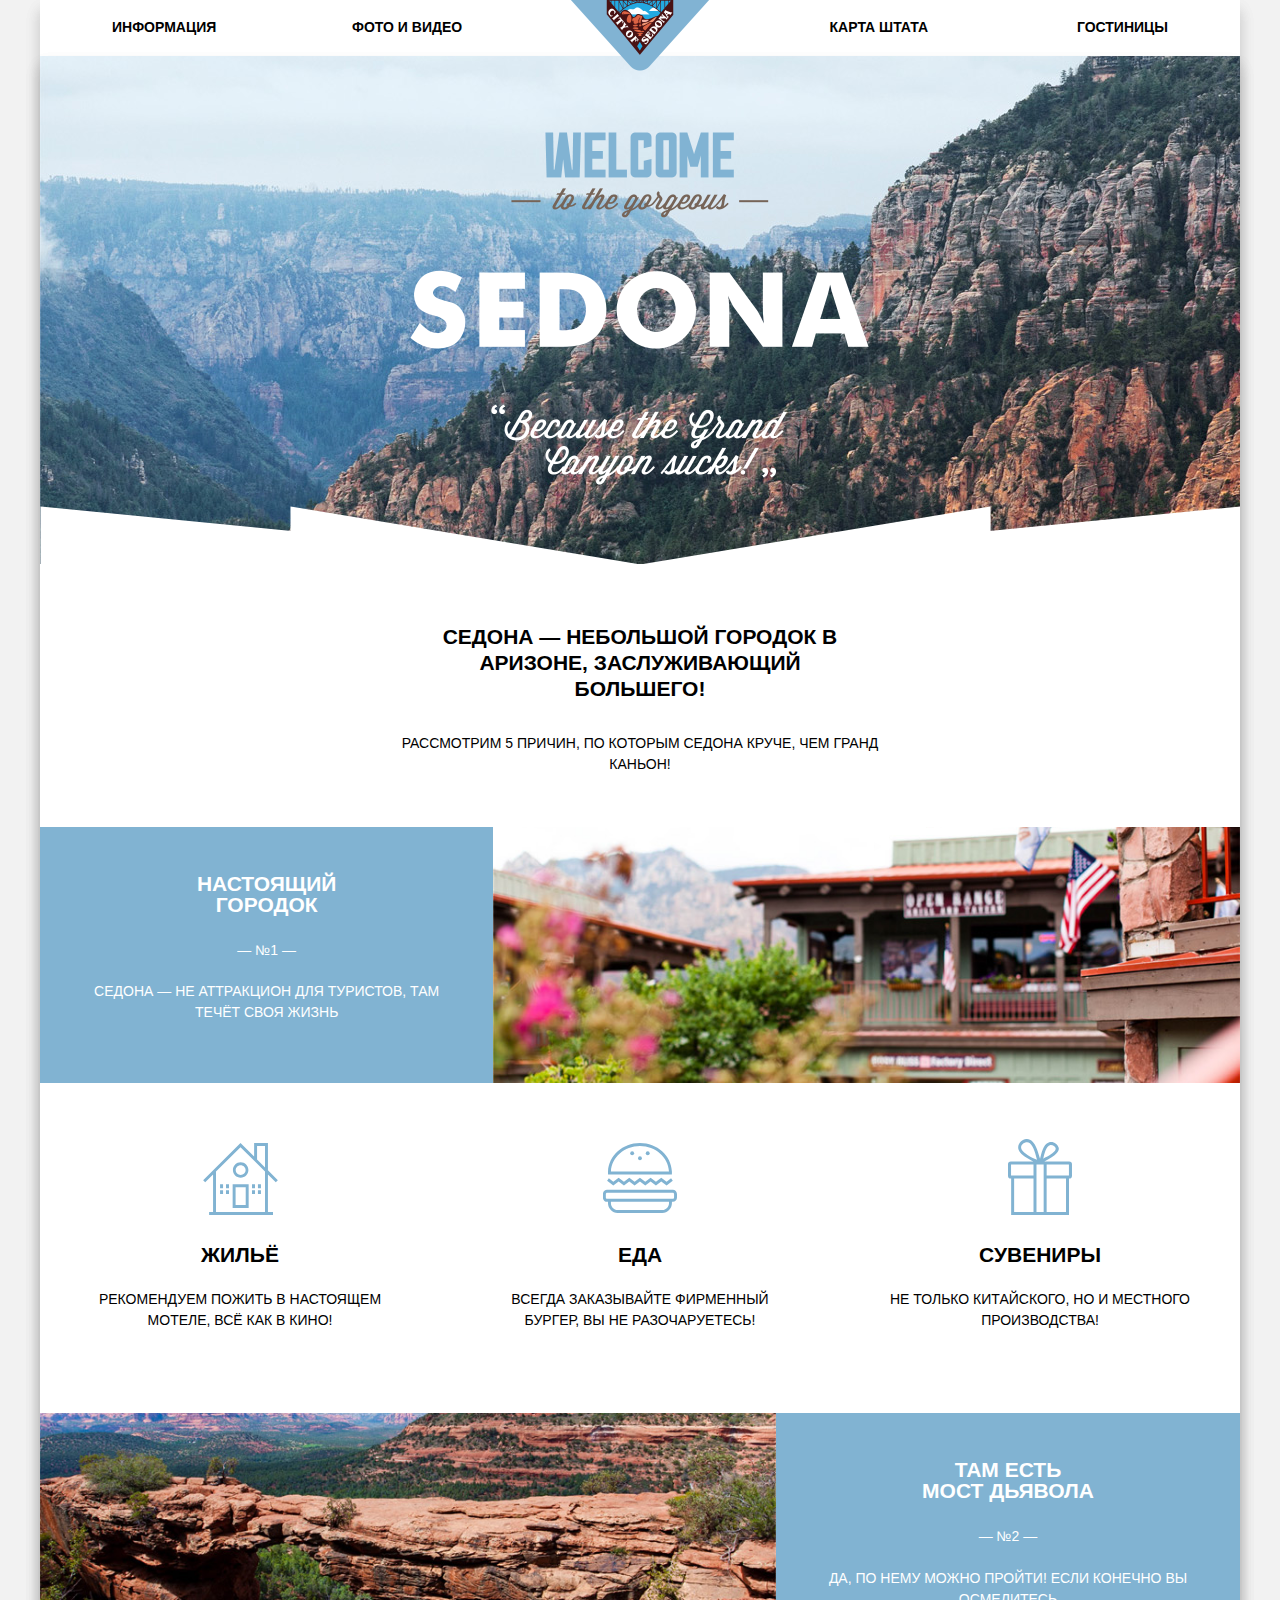
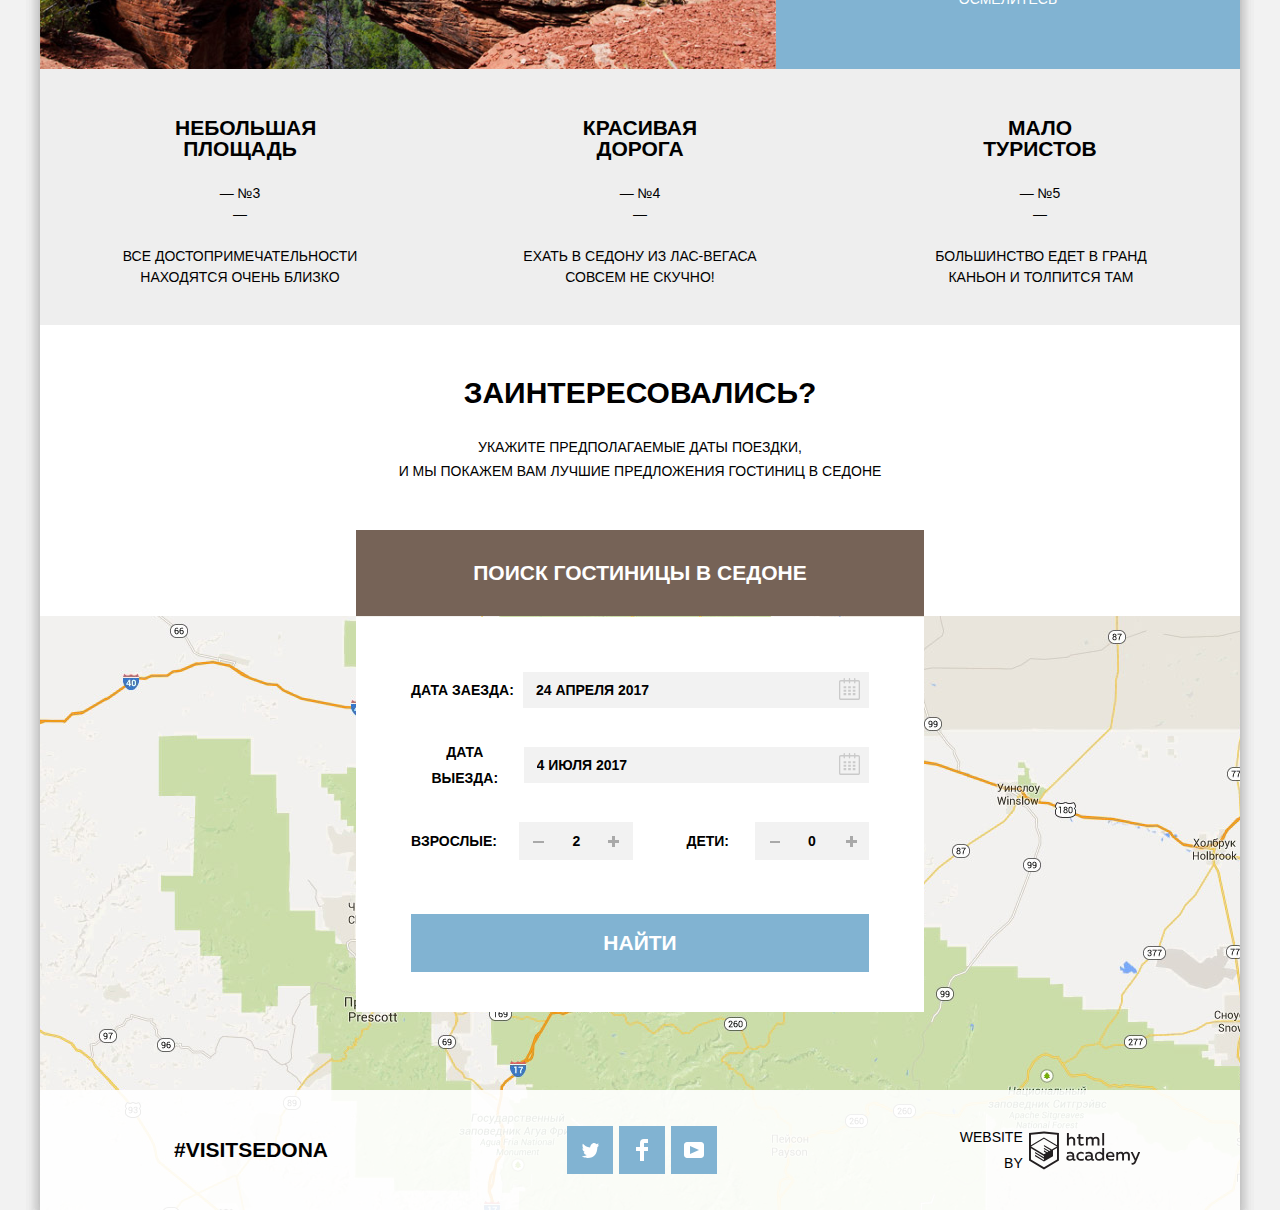
==== commit 01ce4656: "Форма поиска" ====
--- a/index.html
+++ b/index.html
@@ -97,9 +97,9 @@
         </section>
         <section class="main-map">
           <h1 class="visually-hidden">Мы на карте</h1>
-          <img src="img/map.jpg" alt="На карте" width="1200">
+      <!--    <img src="img/map.jpg" alt="На карте" width="1200"> -->
            <div class="map-iframe">
-             <iframe width="100%" height="594px" src="https://maps.google.com/maps?width=100%&amp;height=474&amp;hl=en&amp;q=Sedona+(Sedona)&amp;ie=UTF8&amp;t=&amp;z=9&amp;iwloc=B&amp;output=embed" frameborder="0" scrolling="no" marginheight="0" marginwidth="0">
+            <iframe width="100%" height="594px" src="https://maps.google.com/maps?width=100%&amp;height=474&amp;hl=en&amp;q=Sedona+(Sedona)&amp;ie=UTF8&amp;t=&amp;z=9&amp;iwloc=B&amp;output=embed" frameborder="0" scrolling="no" marginheight="0" marginwidth="0">
                 <a href="https://www.maps.ie/create-google-map/">Google map generator</a>
              </iframe>
            </div>
--- a/css/styles.css
+++ b/css/styles.css
@@ -619,7 +619,6 @@
   position: relative;
   min-height: 290px;
 }
-
 .main-info-search{
   display: flex;
   flex-direction: column;
@@ -639,18 +638,15 @@
 }
 /*------------*/
 .main-map{
-  position: relative;
   background: url("../img/map.jpg") -18px -154px; no-repeat;
   min-width: 1200px;
   min-height: 594px;
   z-index: 0;
 }
 .map-iframe iframe{
-  position: absolute;
   min-width: 1200px;
   min-height: 472px;
   display: block;
-  top: 0;
 }
 
 
@@ -852,6 +848,7 @@
 .search-button:active polygon{
   fill: #81b3d2;
 }
+
 /*------------*/
 .footers{
   display: flex;
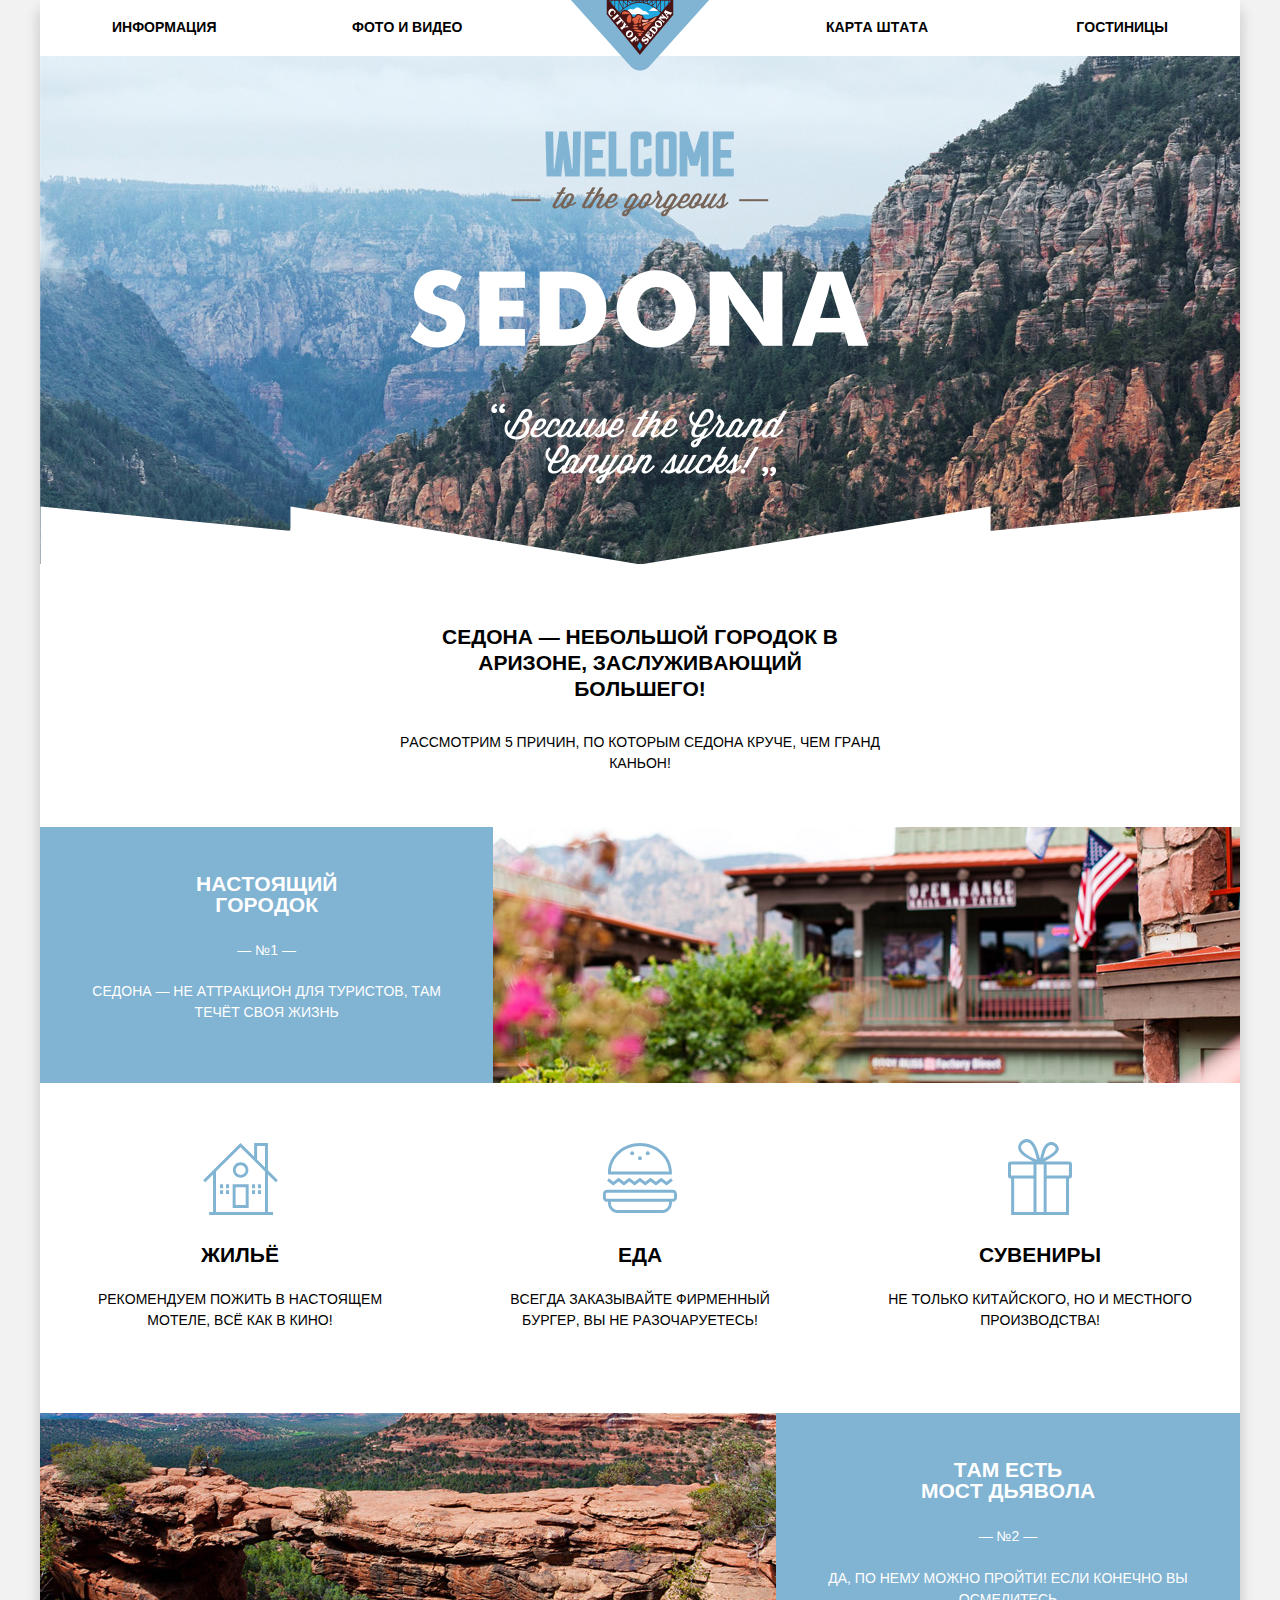
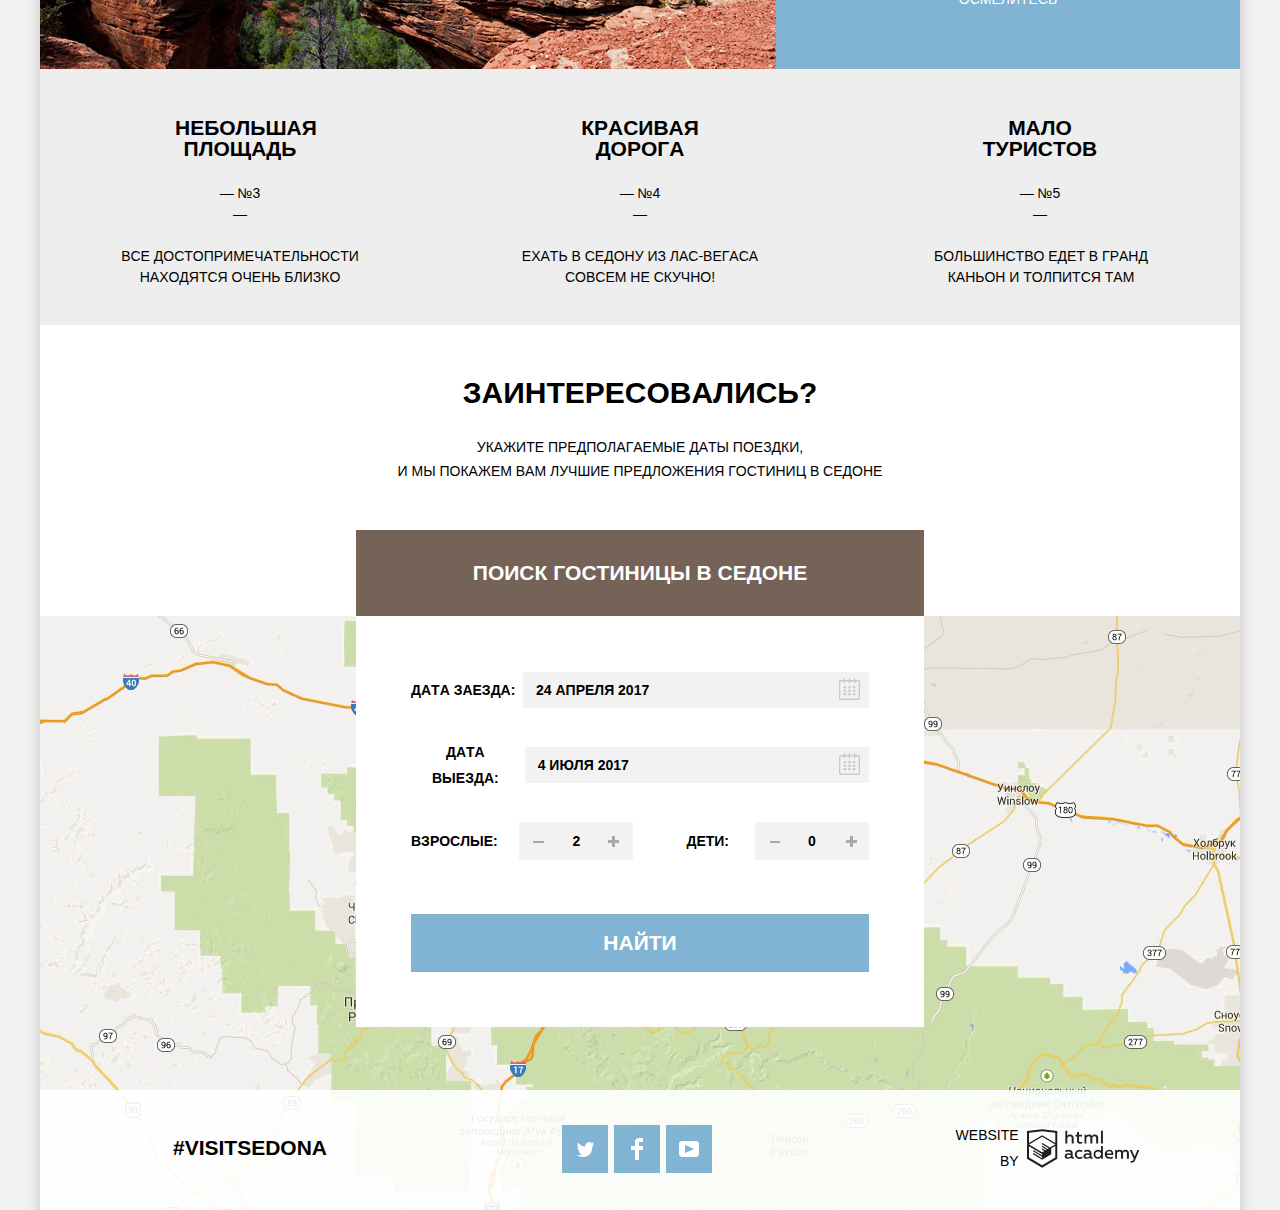
==== commit c300f97d: "input" ====
--- a/index.html
+++ b/index.html
@@ -97,7 +97,7 @@
         </section>
         <section class="main-map">
           <h1 class="visually-hidden">Мы на карте</h1>
-      <!--    <img src="img/map.jpg" alt="На карте" width="1200"> -->
+      <!--    <img src="img/map.jpg" alt="На карте" width="1200">-->
            <div class="map-iframe">
             <iframe width="100%" height="594px" src="https://maps.google.com/maps?width=100%&amp;height=474&amp;hl=en&amp;q=Sedona+(Sedona)&amp;ie=UTF8&amp;t=&amp;z=9&amp;iwloc=B&amp;output=embed" frameborder="0" scrolling="no" marginheight="0" marginwidth="0">
                 <a href="https://www.maps.ie/create-google-map/">Google map generator</a>
@@ -113,9 +113,9 @@
               <p class="search-arrival">
                 <label for="arrival-date">Дата заезда:</label>
                 <input type="text" id="arrival-date" name="arrival-date"
-                placeholder="24 апреля 2017" value="24 апреля 2017">
+                placeholder="24 апреля 2017" value="">
                 <img class="visually-hidden" src="img/svg/calendar.svg" alt="Дата заезда" title="Дата заезда">
-                 <button class="search-arrival-button" type="submit" name="button">
+                 <button class="search-arrival-button" type="button" name="button">
                    <svg xmlns="http://www.w3.org/2000/svg" width="21" height="22" viewBox="0 0 21 22">
                      <path fill="#cacaca" d="M19.251 2.025h-2.845V.648c0-.381-.294-.689-.656-.689-.363 0-.656.308-.656.689v1.377h-3.938V.648c0-.381-.294-.689-.655-.689-.363 0-.657.308-.657.689v1.377H5.906V.648c0-.381-.294-.689-.656-.689-.363 0-.657.308-.657.689v1.377H1.75C.784 2.025 0 2.847 0 3.862v16.302C0 21.179.784 22 1.75 22h17.501c.966 0 1.749-.821 1.749-1.836V3.862c0-1.015-.783-1.837-1.749-1.837zm.437 18.139a.448.448 0 0 1-.437.459H1.75a.45.45 0 0 1-.438-.459V3.862a.45.45 0 0 1 .438-.459h2.844v1.378c0 .381.294.689.657.689.362 0 .656-.308.656-.689V3.403h3.938v1.378c0 .381.294.689.657.689.361 0 .655-.308.655-.689V3.403h3.938v1.378c0 .381.293.689.656.689.362 0 .656-.308.656-.689V3.403h2.845c.241 0 .437.206.437.459v16.302z M4.594 8.225h2.625v2.066H4.594zM4.594 11.668h2.625v2.067H4.594zM4.594 15.112h2.625v2.066H4.594zM9.188 15.112h2.625v2.066H9.188zM9.188 11.668h2.625v2.067H9.188zM9.188 8.225h2.625v2.066H9.188zM13.781 15.112h2.625v2.066h-2.625zM13.781 11.668h2.625v2.067h-2.625zM13.781 8.225h2.625v2.066h-2.625z"/>
                    </svg>
@@ -124,23 +124,23 @@
               <p class="date-departure">
                 <label for="date-departure">Дата выезда:</label>
                 <input type="text" id="date-departure" name="date-departure"
-                placeholder="4 июля 2017" value="4 июля 2017">
+                placeholder="4 июля 2017" value="">
                 <img class="visually-hidden" src="img/svg/calendar.svg" alt="Дата выезда" title="Дата выезда">
-                  <button class="date-departure-button" type="submit" name="button">
-                   <svg xmlns="http://www.w3.org/2000/svg" width="21" height="22" viewBox="0 0 21 22">
+                  <button class="date-departure-button" type="button" name="button">
+                    <svg xmlns="http://www.w3.org/2000/svg" width="21" height="22" viewBox="0 0 21 22">
                      <path fill="#cacaca" d="M19.251 2.025h-2.845V.648c0-.381-.294-.689-.656-.689-.363 0-.656.308-.656.689v1.377h-3.938V.648c0-.381-.294-.689-.655-.689-.363 0-.657.308-.657.689v1.377H5.906V.648c0-.381-.294-.689-.656-.689-.363 0-.657.308-.657.689v1.377H1.75C.784 2.025 0 2.847 0 3.862v16.302C0 21.179.784 22 1.75 22h17.501c.966 0 1.749-.821 1.749-1.836V3.862c0-1.015-.783-1.837-1.749-1.837zm.437 18.139a.448.448 0 0 1-.437.459H1.75a.45.45 0 0 1-.438-.459V3.862a.45.45 0 0 1 .438-.459h2.844v1.378c0 .381.294.689.657.689.362 0 .656-.308.656-.689V3.403h3.938v1.378c0 .381.294.689.657.689.361 0 .655-.308.655-.689V3.403h3.938v1.378c0 .381.293.689.656.689.362 0 .656-.308.656-.689V3.403h2.845c.241 0 .437.206.437.459v16.302z M4.594 8.225h2.625v2.066H4.594zM4.594 11.668h2.625v2.067H4.594zM4.594 15.112h2.625v2.066H4.594zM9.188 15.112h2.625v2.066H9.188zM9.188 11.668h2.625v2.067H9.188zM9.188 8.225h2.625v2.066H9.188zM13.781 15.112h2.625v2.066h-2.625zM13.781 11.668h2.625v2.067h-2.625zM13.781 8.225h2.625v2.066h-2.625z"/>
                    </svg>
                  </button>
               </p>
               <p class="search-adults">
                   <label class="adults-label" for="adults">Взрослые:</label>
-                  <button class="search-button adults-minus" type="submit" name="button">
+                  <button class="search-button adults-minus" type="button" name="button">
                     <svg height="8" width="13">
                       <polygon fill="#a9a9a9" points="1 1, 12 1, 12 3, 1 3, 1 1"/>
                     </svg>
                   </button>
-                  <input class="adults-labels" type="number" id="adults" name="adults" placeholder="2" value="2">
-                  <button class="search-button adults-plus" type="submit" name="button">
+                  <input class="adults-labels" type="number" id="adults" name="adults" placeholder="2" value="">
+                  <button class="search-button adults-plus" type="button" name="button">
                     <svg height="13" width="13">
                       <polygon fill="#a9a9a9" points="0 5, 4 5, 4 1,7 1, 7 5, 11 5, 11 8, 7 8, 7 12, 4 12, 4 8, 0 8, 0 5"/>
                     </svg>
@@ -148,19 +148,19 @@
 
 
                   <label class="children-label" for="children">Дети:</label>
-                  <button class="search-button children-minus" type="submit" name="button">
+                  <button class="search-button children-minus" type="button" name="button">
                     <svg height="8" width="11">
                       <polygon fill="#a9a9a9" points="1 1, 12 1, 12 3, 1 3, 1 1"/>
                     </svg>
                   </button>
-                  <input type="number" id="children" name="children" placeholder="0" value="0">
-                  <button class="search-button children-plus" type="submit" name="button">
+                  <input type="number" id="children" name="children" placeholder="0" value="">
+                  <button class="search-button children-plus" type="button" name="button">
                     <svg height="13" width="13">
                       <polygon fill="#a9a9a9" points="0 5, 4 5, 4 1,7 1, 7 5, 11 5, 11 8, 7 8, 7 12, 4 12, 4 8, 0 8, 0 5"/>
                     </svg>
                   </button>
                 </p>
-              <button type="submit" name="button" title="Найти Гостинницу">Найти</button>
+              <button type="submit" title="Найти Гостинницу">Найти</button>
             </form>
           </div>
         </section>
--- a/css/styles.css
+++ b/css/styles.css
@@ -1,5 +1,4 @@
-html,
-body{
+html{
   margin: 0;
   padding: 0;
   font-family: "PT Sans", Arial, sans-serif;
@@ -8,11 +7,16 @@
 
   text-transform: uppercase;
   background-color: #f2f2f2;
-
+  font-kerning: none;
 }
 .content{
   position: relative;
-  min-width: 1200px;
+  width: 1200px;
+  text-align: center;
+  box-shadow: 0 10px 15px 0 rgba(0, 0, 0, 0.1),
+              0 10px 15px 0 rgba(0, 0, 0, 0.1);
+  background-color: #ffffff;
+  margin: 0 auto;
 }
 .main-header,
 a{
@@ -60,27 +64,16 @@
 }
 /*main*/
 .main{
-  margin: auto;
-  text-align: center;
-  box-shadow: 0 10px 15px 0 rgba(0, 0, 0, 0.1),
-              0 10px 15px 0 rgba(0, 0, 0, 0.1);
-  background-color: #ffffff;
-  width: 1200px;
-  margin: 0 auto;
-}
-.content{
-  box-shadow: 0 10px 15px 0 rgba(0, 0, 0, 0.1),
-              0 10px 15px 0 rgba(0, 0, 0, 0.1);
-  width: 1200px;
-  margin: 0 auto;
-}
+
+}
+
 .main-intro{
   position: relative;
   width: 100%;
 }
 .main-in{
   position: relative;
-  background: url("../img/welcome.png") 370px 76px no-repeat,
+  background: url("../img/welcome.png") 370px 75px no-repeat,
               url("../img/polygon.png") 0 450px no-repeat,
               url("../img/background-photo.jpg") 0 -83px no-repeat;
   width: 100%;
@@ -120,9 +113,10 @@
   color: #ffffff;
 }
 .main-city img{
-  object-fit: cover;
+  object-fit: none;
   width: 800px;
   height: 256px;
+  object-position: 50% -78px;
 }
 .main-info{
   padding-top: 60px;
@@ -142,7 +136,7 @@
   font-weight: 400;
 }
 .main-list{
-  background-color: #eeeeee;
+  background-color: rgba(238, 238, 238, 1.0);
 }
 .main-lists{
   display:inline-block;
@@ -187,6 +181,9 @@
   background-color: #f2f2f2;
   width: 344px;
   text-transform: uppercase;
+}
+.search-forms input::placeholder{
+  color:#000000;
 }
 .search-forms button{
   width: 458px;
@@ -199,7 +196,7 @@
   font-size: 21px;
   line-height: 26px;
   font-weight: 700;
-  outline: none;
+
 }
 .search-forms button:hover{
   background-color: #669ec0;
@@ -286,14 +283,14 @@
   font-weight: 400;
 }
 .main-filter li:nth-child(1){
-  margin-left: 40px;
+  margin-left: 36px;
 }
 .main-filter li:nth-child(2){
   margin-left: 20px;
 }
 .main-filter button{
-  width: 138px;
-  height: 35px;
+  width: 137px;
+  height: 36px;
   font: inherit;
   text-transform: uppercase;
   border: 2px solid #ffffff;
@@ -301,7 +298,8 @@
   font-size: 14px;
   line-height: 21px;
   font-weight: 400;
-  background-color: transparent;
+  background: transparent;
+  border-radius: 2px;
 }
 .main-filter button:hover{
   background-color: #ffffff;
@@ -312,7 +310,7 @@
   display: flex;
   justify-content: space-around;
   width: 314px;
-
+  border-radius: 2px;
 }
 .main-sert{
   background-color: #fefefe;
@@ -399,7 +397,7 @@
 }
 
 .list-sheet-more a{
-  padding: 4px 16px;
+  padding: 3px 16px;
   background-color: #81b3d2;
   color: #ffffff;
   font-size: 14px;
@@ -416,7 +414,7 @@
   color: rgba(255, 255, 255, 0.3);
 }
 .list-sheet-reservation a{
-  padding: 4px 16px;
+  padding: 3px 16px;
   background-color: #766357;
   color: #ffffff;
   font-size: 14px;
@@ -478,6 +476,7 @@
 .site-navigation li{
   width: auto;
   width: 168px;
+  text-align: left;
 }
 .site-navigation li:nth-child(-n+2){
   padding-left: 72px;
@@ -497,16 +496,17 @@
   align-items: center;
   width: 636px;
   margin: 0 auto;
+  background-color: rgba(255, 255, 255, 1.0);
 }
 .main-info h2{
   text-align: center;
   margin: 0 92px;
-  padding-bottom: 31px;
+  padding-bottom: 30px;
 }
 .main-info p{
   text-align: center;
   margin: 0 68px;
-  padding-bottom: 52px;
+  padding-bottom: 53px;
 }
 
 /*------------*/
@@ -533,7 +533,7 @@
 .main-services{
   display: flex;
   justify-content: space-around;
-
+  background-color: rgba(255, 255, 255, 1.0);
 }
 .main-service{
   position: relative;
@@ -566,9 +566,11 @@
     flex-direction: row;
 }
 .main-bridge img{
-    object-fit: cover;
+    object-fit: none;
+    top: 4px;
     width: 800px;
     height: 256px;
+    object-position: 50% -76px;
 }
 
 .main-bridges{
@@ -625,6 +627,7 @@
   justify-content: flex-end;
   align-items: center;
   text-align: center;
+  background-color: rgba(255, 255, 255, 1.0);
 }
 .main-info-search h3{
   margin-top: 50px;
@@ -638,7 +641,7 @@
 }
 /*------------*/
 .main-map{
-  background: url("../img/map.jpg") -18px -154px; no-repeat;
+  background: url("../img/map.jpg") -18px -154px no-repeat;
   min-width: 1200px;
   min-height: 594px;
   z-index: 0;
@@ -654,17 +657,18 @@
 .search{
   position: absolute;
   left: 316px;
-  top: 292px;
+  top: 291px;
   margin: 0;
   padding: 0;
   height: 395px;
   width: 568px;
 }
 .search-forms{
-  padding: 55px;
+  padding: 56px 55px 55px;
   display: flex;
   flex-direction: column;
   position: relative;
+  background-color: rgba(255, 255, 255, 1.0);
 }
 .search-forms p{
   display: flex;
@@ -689,7 +693,7 @@
   width: 292px;
   height: 30px;
   border: inherit;
-  outline:none;
+  outline: none;
   padding-left: 11px;
   padding-right: 39px;
   margin-left: 5px;
@@ -715,24 +719,21 @@
   width: 25px;
   height: 25px;
   right: 62px;
-  background-color: inherit;
-  outline:none;
+  background: inherit;
 }
 .search-arrival button:hover{
-  background-color: inherit;
-  outline:none;
+  background: inherit;
 }
 .search-arrival-button:hover path{
   fill: #000000;
-  outline:none;
+
 }
 .search-arrival button:active{
-  background-color: inherit;
-  outline:none;
+  background: inherit;
+
 }
 .search-arrival-button:active path{
   fill: #81b3d2;
-  outline:none;
 }
 
 .date-departure button{
@@ -742,24 +743,24 @@
   width: 25px;
   height: 25px;
   right: 62px;
-  background-color: inherit;
-  outline:none;
+  background: inherit;
+
 }
 .date-departure button:hover{
-  background-color: inherit;
-  outline:none;
+  background: inherit;
+
 }
 .date-departure-button:hover path{
   fill: #000000;
-  outline:none;
+
 }
 .date-departure button:active{
-  background-color: inherit;
-  outline:none;
+  background: inherit;
+
 }
 .date-departure-button:active path{
   fill: #81b3d2;
-  outline:none;
+
 }
 
 .children-label{
@@ -779,31 +780,31 @@
   padding: 0;
   width: 38px;
   height: 38px;
-  outline: none;
+
   background-color: #f2f2f2;
 }
 .search-adults button:hover{
+  margin: 0;
+  padding: 0;
+  width: 38px;
+  height: 38px;
+
+  background-color: #f2f2f2;
+}
+.search-adults button:active{
+  margin: 0;
+  padding: 0;
+  width: 38px;
+  height: 38px;
+
+  background-color: #f2f2f2;
+}
+.search-adults input{
   margin: 0;
   padding: 0;
   width: 38px;
   height: 38px;
   outline: none;
-  background-color: #f2f2f2;
-}
-.search-adults button:active{
-  margin: 0;
-  padding: 0;
-  width: 38px;
-  height: 38px;
-  outline: none;
-  background-color: #f2f2f2;
-}
-.search-adults input{
-  margin: 0;
-  padding: 0;
-  width: 38px;
-  height: 38px;
-  outline: none;
   text-align: center;
   background-color: #f2f2f2;
   border: #f2f2f2;
@@ -811,32 +812,29 @@
 .search-adults input:hover{
   margin: 0;
   padding: 0;
-  width: 38px;
-  height: 38px;
+  width: 34px;
+  height: 34px;
   outline: none;
   text-align: center;
-  background-color: #f2f2f2;
-  border: #f2f2f2;
+
 }
 .search-adults input:active{
   margin: 0;
   padding: 0;
-  width: 38px;
-  height: 38px;
+  width: 34px;
+  height: 34px;
   outline: none;
   text-align: center;
-  background-color: #f2f2f2;
-  border: #f2f2f2;
+
 }
 .search-adults input:focus{
   margin: 0;
   padding: 0;
-  width: 38px;
-  height: 38px;
+  width: 34px;
+  height: 34px;
   outline: none;
   text-align: center;
-  background-color: #f2f2f2;
-  border: #f2f2f2;
+
 }
 .children-plus svg{
   margin-left: 4px;
@@ -860,7 +858,7 @@
 .footer{
   flex-direction: column;
   align-self: center;
-
+  padding-top: -36px;
 }
 .footers-index{
   position: absolute;
@@ -873,19 +871,24 @@
 }
 .footer-visit{
   text-align: left;
-  min-width: 268px;
-  padding-left: 134px;
+  min-width: 270px;
+  margin-left: 133px;
+  margin-top: -4px;
+
 }
 .social{
   display: flex;
   text-align: center;
   min-width: 400px;
+  margin-left: -6px;
+  margin-top: -2px;
 }
 .footer-logo{
   text-align: right;
   min-width: 200px;
-  margin-right: 100px;
+  margin-right: 101px;
   margin-left: 98px;
+  margin-top: -4px;
 }
 .footer li{
   display: inline;
@@ -923,7 +926,7 @@
 
 }
 .footer-logo svg{
-  margin-left: 6px;
+  margin-left: 8px;
 }
 .footer-logo:hover path{
   fill: #81b3d2;
@@ -942,6 +945,7 @@
   flex-direction: row;
   justify-content: flex-start;
   min-height: 217px;
+  text-align: left;
 }
 .menu{
   display: flex;
@@ -989,7 +993,7 @@
   left: 160px;
   width: 2px;
   height: 22px;
-  background: #ffffff;
+  background-color: #ffffff;
   transform: translate(-50%, -125%);
 }
 .main-price input {
@@ -1052,19 +1056,19 @@
 
 .scale {
   height: 2px;
-  background: rgba(255, 255, 255, 0.3);
+  background-color: rgba(255, 255, 255, 0.3);
 }
 .bar {
   width: 80%;
   height: 2px;
-  background: #ffffff;
+  background-color: #ffffff;
 }
 .toggle{
   position: absolute;
   top: 106px;
   width: 4px;
   height: 4px;
-  background: #ababab;
+  background-color: #ababab;
   border: 8px solid #ffffff;
   border-radius: 50%;
   box-shadow: 0 2px 1px 0 rgba(0, 1, 1, 0.2);
@@ -1089,8 +1093,8 @@
 }
 
 .main-price button{
-  margin-top: 32px;
-  margin-left: 85px;
+  margin: 32px 85px 0;
+
 }
 .menu h3{
   margin-top: 27px;
@@ -1146,6 +1150,7 @@
 .list-hotel{
   width: 1200px;
   margin: auto;
+  text-align: left;
 }
 .hotel{
   background-color: #fefefe;
@@ -1162,7 +1167,7 @@
 .list-hotels-sheet,
 .list-motel-sheet,
 .list-apartments-sheet{
-  width: 890px;
+  width: 891px;
   display: flex;
   flex-direction: row;
   justify-content: space-between;
@@ -1179,7 +1184,7 @@
   padding-bottom: 28px;
 }
 .list-row a{
-  margin-top: 12px;
+  margin-top: 13px;
 }
 .list-sheet-more,
 .list-sheet-reservation{
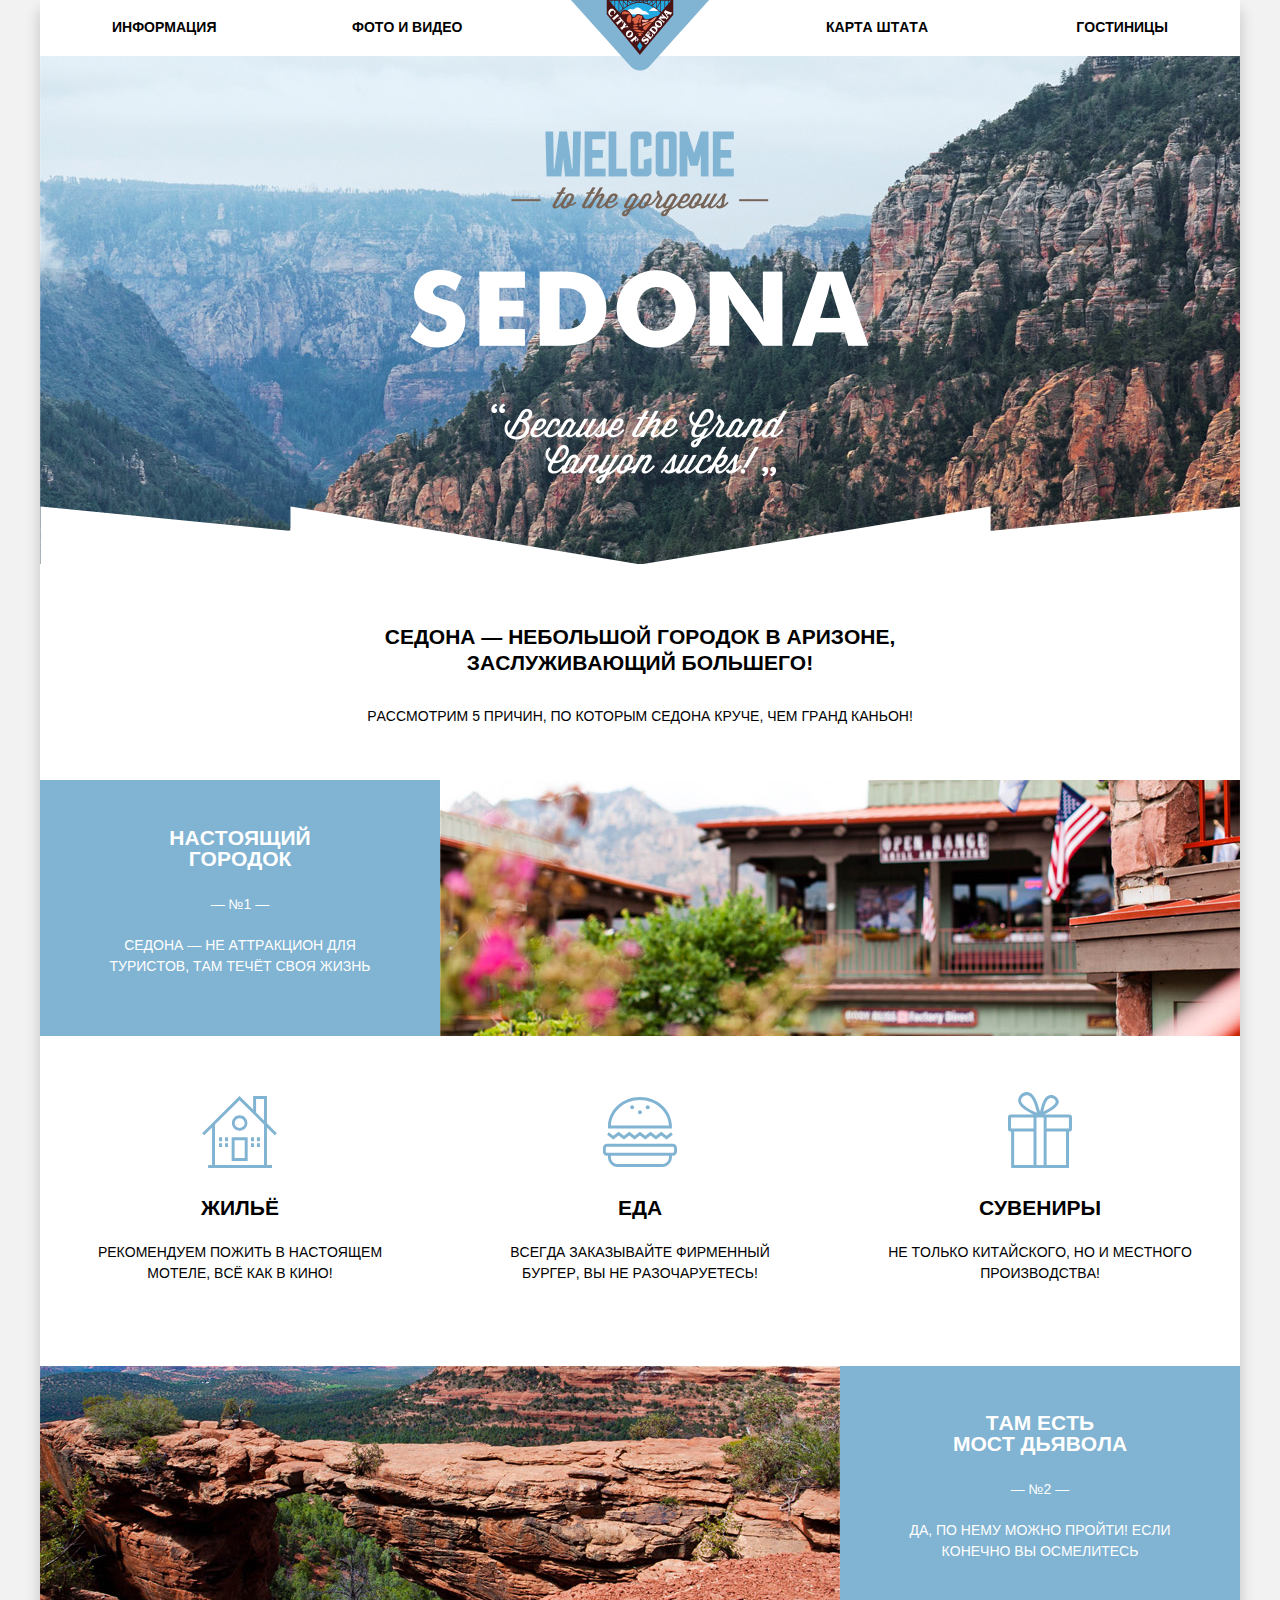
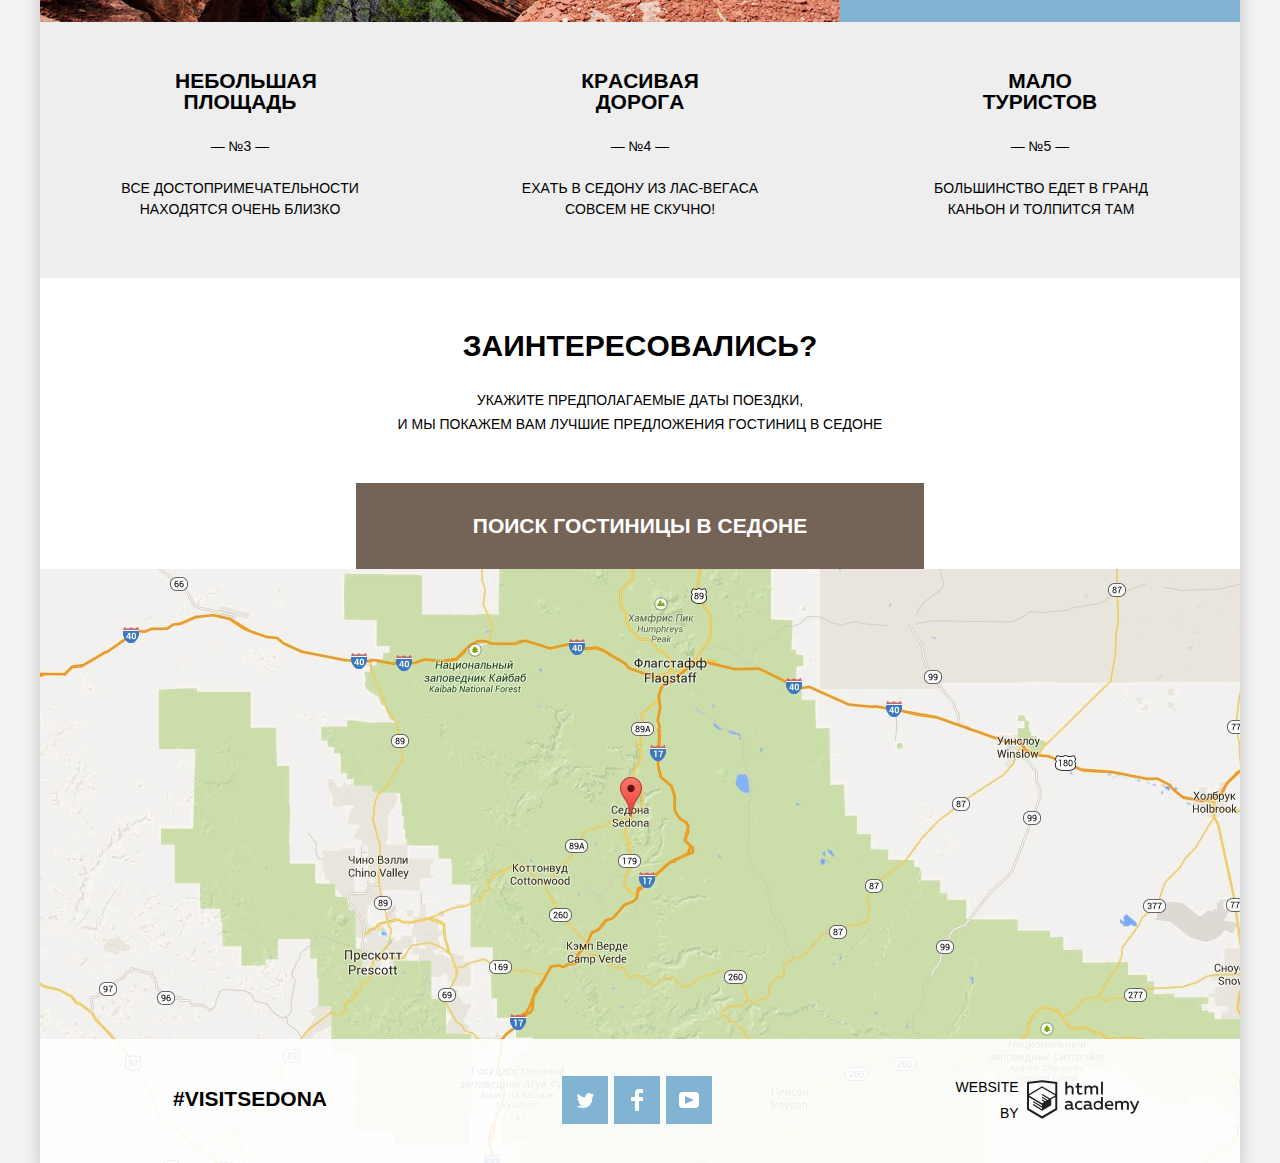
==== commit c2e2efe4: "js" ====
--- a/index.html
+++ b/index.html
@@ -27,7 +27,6 @@
         <section class="main-intro">
           <div class="main-in">
           <h1 class="visually-hidden">Добро пожаловать в Седону</h1>
-          <!--<img src="img/welcome.png" width="459" height="353" alt="Добро пожаловать в Седону">-->
           </div>
         </section>
         <section class="main-info">
@@ -35,8 +34,6 @@
           <h2>Седона — небольшой городок в Аризоне, заслуживающий большего! </h2>
           <p>Рассмотрим 5 причин, по которым Седона круче, чем гранд каньон!</p>
         </section>
-
-
         <section class="main-city">
           <div class="this-towns">
             <h3 class="this-town">Настоящий городок</h3>
@@ -48,17 +45,14 @@
 
         <section class="main-services">
           <div class="main-service">
-  <!--          <img src="img/svg/icon-1.svg" alt="Жилье">  -->
             <h3>Жильё</h3>
             <p>Рекомендуем пожить в настоящем мотеле, всё как в кино!</p>
           </div>
           <div class="main-service">
-  <!--             <img src="img/svg/icon-3.svg" alt="Еда"> -->
             <h3>Еда</h3>
             <p>Всегда заказывайте фирменный бургер, вы не разочаруетесь!</p>
           </div>
           <div class="main-service">
-  <!--             <img src="img/svg/icon-2.svg" alt="Сувениры"> -->
             <h3>Сувениры</h3>
             <p>Не только китайского, но и местного производства!</p>
           </div>
@@ -97,24 +91,19 @@
         </section>
         <section class="main-map">
           <h1 class="visually-hidden">Мы на карте</h1>
-      <!--    <img src="img/map.jpg" alt="На карте" width="1200">-->
            <div class="map-iframe">
-            <iframe width="100%" height="594px" src="https://maps.google.com/maps?width=100%&amp;height=474&amp;hl=en&amp;q=Sedona+(Sedona)&amp;ie=UTF8&amp;t=&amp;z=9&amp;iwloc=B&amp;output=embed" frameborder="0" scrolling="no" marginheight="0" marginwidth="0">
-                <a href="https://www.maps.ie/create-google-map/">Google map generator</a>
+            <iframe  src="https://maps.google.com/maps?width=1200&amp;height=474&amp;hl=en&amp;q=Sedona+(Sedona)&amp;ie=UTF8&amp;t=&amp;z=9&amp;iwloc=B&amp;output=embed">
              </iframe>
            </div>
         </section>
 
-        <section class="search">
+        <section class="search-hide">
           <div class="search-form">
             <form class="search-forms" action="https://echo.htmlacademy.ru" method="post">
               <h2 class="visually-hidden">Поиск жилья</h2>
-
               <p class="search-arrival">
                 <label for="arrival-date">Дата заезда:</label>
-                <input type="text" id="arrival-date" name="arrival-date"
-                placeholder="24 апреля 2017" value="">
-                <img class="visually-hidden" src="img/svg/calendar.svg" alt="Дата заезда" title="Дата заезда">
+                <input type="text" id="arrival-date" name="arrival-date" value="24 апреля 2017">
                  <button class="search-arrival-button" type="button" name="button">
                    <svg xmlns="http://www.w3.org/2000/svg" width="21" height="22" viewBox="0 0 21 22">
                      <path fill="#cacaca" d="M19.251 2.025h-2.845V.648c0-.381-.294-.689-.656-.689-.363 0-.656.308-.656.689v1.377h-3.938V.648c0-.381-.294-.689-.655-.689-.363 0-.657.308-.657.689v1.377H5.906V.648c0-.381-.294-.689-.656-.689-.363 0-.657.308-.657.689v1.377H1.75C.784 2.025 0 2.847 0 3.862v16.302C0 21.179.784 22 1.75 22h17.501c.966 0 1.749-.821 1.749-1.836V3.862c0-1.015-.783-1.837-1.749-1.837zm.437 18.139a.448.448 0 0 1-.437.459H1.75a.45.45 0 0 1-.438-.459V3.862a.45.45 0 0 1 .438-.459h2.844v1.378c0 .381.294.689.657.689.362 0 .656-.308.656-.689V3.403h3.938v1.378c0 .381.294.689.657.689.361 0 .655-.308.655-.689V3.403h3.938v1.378c0 .381.293.689.656.689.362 0 .656-.308.656-.689V3.403h2.845c.241 0 .437.206.437.459v16.302z M4.594 8.225h2.625v2.066H4.594zM4.594 11.668h2.625v2.067H4.594zM4.594 15.112h2.625v2.066H4.594zM9.188 15.112h2.625v2.066H9.188zM9.188 11.668h2.625v2.067H9.188zM9.188 8.225h2.625v2.066H9.188zM13.781 15.112h2.625v2.066h-2.625zM13.781 11.668h2.625v2.067h-2.625zM13.781 8.225h2.625v2.066h-2.625z"/>
@@ -123,9 +112,7 @@
               </p>
               <p class="date-departure">
                 <label for="date-departure">Дата выезда:</label>
-                <input type="text" id="date-departure" name="date-departure"
-                placeholder="4 июля 2017" value="">
-                <img class="visually-hidden" src="img/svg/calendar.svg" alt="Дата выезда" title="Дата выезда">
+                <input type="text" id="date-departure" name="date-departure" value="4 июля 2017">
                   <button class="date-departure-button" type="button" name="button">
                     <svg xmlns="http://www.w3.org/2000/svg" width="21" height="22" viewBox="0 0 21 22">
                      <path fill="#cacaca" d="M19.251 2.025h-2.845V.648c0-.381-.294-.689-.656-.689-.363 0-.656.308-.656.689v1.377h-3.938V.648c0-.381-.294-.689-.655-.689-.363 0-.657.308-.657.689v1.377H5.906V.648c0-.381-.294-.689-.656-.689-.363 0-.657.308-.657.689v1.377H1.75C.784 2.025 0 2.847 0 3.862v16.302C0 21.179.784 22 1.75 22h17.501c.966 0 1.749-.821 1.749-1.836V3.862c0-1.015-.783-1.837-1.749-1.837zm.437 18.139a.448.448 0 0 1-.437.459H1.75a.45.45 0 0 1-.438-.459V3.862a.45.45 0 0 1 .438-.459h2.844v1.378c0 .381.294.689.657.689.362 0 .656-.308.656-.689V3.403h3.938v1.378c0 .381.294.689.657.689.361 0 .655-.308.655-.689V3.403h3.938v1.378c0 .381.293.689.656.689.362 0 .656-.308.656-.689V3.403h2.845c.241 0 .437.206.437.459v16.302z M4.594 8.225h2.625v2.066H4.594zM4.594 11.668h2.625v2.067H4.594zM4.594 15.112h2.625v2.066H4.594zM9.188 15.112h2.625v2.066H9.188zM9.188 11.668h2.625v2.067H9.188zM9.188 8.225h2.625v2.066H9.188zM13.781 15.112h2.625v2.066h-2.625zM13.781 11.668h2.625v2.067h-2.625zM13.781 8.225h2.625v2.066h-2.625z"/>
@@ -139,34 +126,32 @@
                       <polygon fill="#a9a9a9" points="1 1, 12 1, 12 3, 1 3, 1 1"/>
                     </svg>
                   </button>
-                  <input class="adults-labels" type="number" id="adults" name="adults" placeholder="2" value="">
+                  <input class="adults-labels" type="number" id="adults" name="adults" value="2">
                   <button class="search-button adults-plus" type="button" name="button">
                     <svg height="13" width="13">
                       <polygon fill="#a9a9a9" points="0 5, 4 5, 4 1,7 1, 7 5, 11 5, 11 8, 7 8, 7 12, 4 12, 4 8, 0 8, 0 5"/>
                     </svg>
                   </button>
-
-
                   <label class="children-label" for="children">Дети:</label>
                   <button class="search-button children-minus" type="button" name="button">
                     <svg height="8" width="11">
                       <polygon fill="#a9a9a9" points="1 1, 12 1, 12 3, 1 3, 1 1"/>
                     </svg>
                   </button>
-                  <input type="number" id="children" name="children" placeholder="0" value="">
+                  <input type="number" id="children" name="children" value="0">
                   <button class="search-button children-plus" type="button" name="button">
                     <svg height="13" width="13">
                       <polygon fill="#a9a9a9" points="0 5, 4 5, 4 1,7 1, 7 5, 11 5, 11 8, 7 8, 7 12, 4 12, 4 8, 0 8, 0 5"/>
                     </svg>
                   </button>
                 </p>
-              <button type="submit" title="Найти Гостинницу">Найти</button>
+              <button class="search-btn" type="submit" title="Найти Гостинницу">Найти</button>
             </form>
           </div>
         </section>
       </div>
       </main>
-  <!--  visually-hidden -->
+
       <footer class="footers footers-index">
         <div class="footer footer-visit">
           <a href="#">#visitSEDONA</a>
@@ -179,7 +164,6 @@
                 <svg xmlns="http://www.w3.org/2000/svg" xmlns:xlink="http://www.w3.org/1999/xlink" width="17" height="15" viewBox="0 0 17 15">
                   <path fill="#FFF" d="M10.95.144c1.685-.496 2.984.27 3.577 1.179.673-.231 1.331-.481 2.011-.708a2.345 2.345 0 0 1-.857 1.768c.685.17 1.304-.491 1.304-.491-.169 1-1.006 1.788-1.563 2.024-.231 6.75-3.175 11.217-10.077 11.082h-.446c-.41 0-4.164-.46-4.898-1.887 2.271.196 3.893-.422 4.693-1.177-.96-.3-2.679-.477-2.979-2.95.349.106.564.228 1.19.119C1.705 8.247.374 7.53.448 5.33c.285.328 1.067.536 1.34.472C1.085 5.561-.182 2.442.894.85c1.818 1.854 3.735 3.606 7.152 3.773C8.254 2.33 9.183.793 10.95.144z"/>
                 </svg>
-
               </a>
             </li>
             <li>
@@ -196,7 +180,6 @@
                 <svg xmlns="http://www.w3.org/2000/svg" xmlns:xlink="http://www.w3.org/1999/xlink" width="20" height="16" viewBox="0 0 20 16">
                   <path fill="#FFF" d="M17 0H3C1.35 0 0 1.35 0 3v10c0 1.65 1.35 3 3 3h14c1.65 0 3-1.35 3-3V3c0-1.65-1.35-3-3-3zM6.027 11.998V4.002L15.014 8l-8.987 3.998z"/>
                 </svg>
-
               </a>
             </li>
           </ul>
@@ -208,10 +191,75 @@
               <title>logo-htmlacademy-small1</title>
               <path d="M44.61,26.88a2,2,0,0,0,.55-0.1v1.33a3.25,3.25,0,0,1-1.18.21,1.67,1.67,0,0,1-1.67-1,4.84,4.84,0,0,1-3.14,1.08c-1.51,0-2.91-.83-2.91-2.55,0-2.13,2-2.79,3.71-2.79a11.08,11.08,0,0,1,2.17.25v-0.3c0-1-.76-1.77-2.19-1.77a7.42,7.42,0,0,0-3,.64v-1.7a10.21,10.21,0,0,1,3.19-.55c2.36,0,3.81,1.12,3.81,3.65v3a0.54,0.54,0,0,0,.49.59h0.17Zm-6.44-1.13A1.35,1.35,0,0,0,39.63,27h0.11a3.39,3.39,0,0,0,2.41-1V24.58a9.72,9.72,0,0,0-1.81-.21c-1,0-2.16.33-2.16,1.38h0Zm12.36-6.11a5,5,0,0,1,2.57.64V22a4.08,4.08,0,0,0-2.3-.7,2.75,2.75,0,1,0,0,5.49,5,5,0,0,0,2.43-.64v1.71a6.27,6.27,0,0,1-2.76.57A4.21,4.21,0,0,1,46,24.51q0-.21,0-0.41a4.32,4.32,0,0,1,4.18-4.46h0.38Zm12.17,7.24a2,2,0,0,0,.55-0.1v1.33a3.25,3.25,0,0,1-1.18.21,1.67,1.67,0,0,1-1.67-1,4.84,4.84,0,0,1-3.14,1.08c-1.51,0-2.91-.83-2.91-2.55,0-2.13,2-2.79,3.71-2.79a11.08,11.08,0,0,1,2.17.25v-0.3c0-1-.76-1.77-2.19-1.77a7.42,7.42,0,0,0-3,.64v-1.7a10.21,10.21,0,0,1,3.19-.55c2.36,0,3.81,1.12,3.81,3.65v3a0.54,0.54,0,0,0,.49.59h0.17Zm-6.44-1.13A1.35,1.35,0,0,0,57.73,27h0.11a3.39,3.39,0,0,0,2.41-1V24.58a9.72,9.72,0,0,0-1.81-.21c-1.06,0-2.16.33-2.16,1.38h0ZM73,16V28.2H71.35V26.88a3.88,3.88,0,0,1-3.19,1.54,4.4,4.4,0,0,1,0-8.78,3.81,3.81,0,0,1,3,1.3V16H73Zm-4.53,5.22a2.76,2.76,0,1,0,0,5.52A2.86,2.86,0,0,0,71.15,25V23A2.91,2.91,0,0,0,68.49,21.27ZM79,19.64c3.31,0,4.46,2.68,3.92,5.09H76.7c0.21,1.5,1.67,2.11,3.19,2.11a6.11,6.11,0,0,0,2.64-.59v1.6a7.14,7.14,0,0,1-3,.57C77,28.42,74.78,27,74.78,24a4.18,4.18,0,0,1,4-4.39H79Zm0.09,1.54a2.28,2.28,0,0,0-2.44,2.1v0.06H81.3A2,2,0,0,0,79.13,21.18Zm5.73,7V19.87h1.65v1a3.81,3.81,0,0,1,2.78-1.27A2.86,2.86,0,0,1,91.89,21a4.12,4.12,0,0,1,2.91-1.33A3.06,3.06,0,0,1,98,23V28.2h-1.9V23.05a1.59,1.59,0,0,0-1.42-1.75H94.42a2.8,2.8,0,0,0-2.07,1.12V28.2h-1.9V23.05A1.59,1.59,0,0,0,89,21.31H88.8a3,3,0,0,0-2.21,1.29v5.63H84.86Zm21.31-8.33h1.9l-3.91,9.46c-0.9,2.17-2.09,2.86-3.35,2.86a4.76,4.76,0,0,1-1.1-.14V30.46a2.86,2.86,0,0,0,.85.12c0.9,0,1.58-.64,2.07-1.9l0.17-.42-4-8.4h2l2.86,6.29ZM38.73,1.46V6.22a3.81,3.81,0,0,1,2.7-1.14,3.25,3.25,0,0,1,3.44,3.4v5.15H43V8.72a1.81,1.81,0,0,0-1.61-2h-0.3a2.93,2.93,0,0,0-2.32,1.39v5.52h-1.9V1.46h1.9ZM49.94,2.31v3h3V6.91h-3v3.81c0,1.1.5,1.46,1.58,1.46a4.49,4.49,0,0,0,1.69-.33v1.6A6.8,6.8,0,0,1,51,13.8a2.55,2.55,0,0,1-2.86-2.74V6.89H46.58V5.26h1.5V2.74Zm5.4,11.31V5.28H57v1A3.81,3.81,0,0,1,59.77,5a2.86,2.86,0,0,1,2.6,1.33A4.12,4.12,0,0,1,65.28,5,3.06,3.06,0,0,1,68.44,8.4v5.21h-1.9V8.46a1.59,1.59,0,0,0-1.42-1.75H64.89a2.8,2.8,0,0,0-2.07,1.12v5.78h-1.9V8.46A1.59,1.59,0,0,0,59.5,6.71H59.27A3,3,0,0,0,57.06,8v5.63H55.34ZM71.17,1.45H73V13.6H71.17V1.45ZM14.71,0H14.55L0,1.54V28.21l14.55,8.66,14.55-8.66V1.54Zm12.5,27.1L14.55,34.64,1.9,27.12V16.18l12.59,7.5V25L5.86,19.9v1.31l8.68,5.21v1.39L5.87,22.65V24l8.68,5.21,8.75-5.24V18.31L27.2,16V27.12Zm0-12.53-3.48,2-1.6,1L14.51,13v1.31L21,18.23H21l-0.14.09-1,.54-5.37-3.2V17l4.24,2.52-1,.67-3.2-1.9v1.31l2.1,1.24L14.5,22.1,2,14.65,14.51,7.11Zm0-1.32L14.49,5.76,1.91,13.25v-10L14.56,1.92,27.21,3.25v10h0Z" transform="translate(0 -0.02)" fill="#231f20"/>
             </svg>
-
           </a>
         </div>
       </footer>
     </div>
+    <script>
+  var popbtn = document.querySelector(".main-btn");
+  var popup = document.querySelector(".search-hide");
+  var search = popup.querySelector(".search-btn");
+  var arrivaldate = popup.querySelector("[id=arrival-date]");
+  var datedeparture = popup.querySelector("[id=date-departure]");
+  var adults = popup.querySelector("[id=adults]");
+  var children = popup.querySelector("[id=children]");
+  var storg = localStorage.getItem("adul");
+  var storga = localStorage.getItem("child");
+
+  popbtn.addEventListener("click", function (evt) {
+    evt.preventDefault();
+    popup.classList.toggle("search");
+    popup.classList.toggle("search-hide");
+    if (storg) {
+      adults.value = storg;
+    }
+    if (storga) {
+      children.value = storga;
+    }
+  });
+
+  popup.addEventListener("submit", function (evt) {
+    arrivaldate.classList.remove("input-error");
+    datedeparture.classList.remove("input-error");
+    adults.classList.remove("input-error");
+    children.classList.remove("input-error");
+    if (!arrivaldate.value){
+    evt.preventDefault();
+    arrivaldate.focus();
+    arrivaldate.classList.add("input-error");
+    console.log("Заполните дату заезда");
+    } else{
+      if  (!datedeparture.value){
+      evt.preventDefault();
+      datedeparture.focus();
+      datedeparture.classList.add("input-error");
+      console.log("Заполните дату выезда");
+      } else {
+        if (!adults.value){
+        evt.preventDefault();
+        adults.focus();
+        adults.classList.add("input-error");
+        console.log("Заполните кол-во взрослых");
+        } else {
+          if (!children.value){
+          evt.preventDefault();
+          children.focus();
+          children.classList.add("input-error");
+          console.log("Заполните кол-во детей");
+          } else {
+            evt.preventDefault();
+            console.log("приехали: "+arrivaldate.value+". уехали: "+datedeparture.value);
+            console.log("взрослые: "+adults.value+". дети: "+children.value);
+            localStorage.setItem("adul", adults.value);
+            localStorage.setItem("child", children.value);
+                }
+              }
+            }
+          }
+  });
+
+
+
+  </script>
   </body>
 </html>
--- a/css/styles.css
+++ b/css/styles.css
@@ -7,32 +7,34 @@
 
   text-transform: uppercase;
   background-color: #f2f2f2;
-  font-kerning: none;
+  -webkit-font-kerning: none;
+          font-kerning: none;
 }
 .content{
+  margin: 0 auto;
   position: relative;
   width: 1200px;
   text-align: center;
-  box-shadow: 0 10px 15px 0 rgba(0, 0, 0, 0.1),
+  -webkit-box-shadow: 0 10px 15px 0 rgba(0, 0, 0, 0.1),
               0 10px 15px 0 rgba(0, 0, 0, 0.1);
-  background-color: #ffffff;
-  margin: 0 auto;
+          box-shadow: 0 10px 15px 0 rgba(0, 0, 0, 0.1),
+              0 10px 15px 0 rgba(0, 0, 0, 0.1);
+  background-color: #e5e5e5;
 }
 .main-header,
 a{
   text-decoration: none;
 }
 .visually-hidden {
+  margin: -1px;
+  padding: 0;
   position: absolute;
   height: 1px; width: 1px;
   overflow: hidden;
   clip: rect(1px 1px 1px 1px); /* IE6, IE7 */
   clip: rect(1px, 1px, 1px, 1px);
-  margin: -1px;
   border: 0;
-  padding: 0;
-}
-
+}
 .main-header{
   background-color: #ffffff;
   min-width: 56px;
@@ -62,22 +64,16 @@
 .navigation-active a:hover{
   color: #766357;
 }
-/*main*/
-.main{
-
-}
-
 .main-intro{
   position: relative;
   width: 100%;
 }
 .main-in{
-  position: relative;
+  padding-top: 508px;
   background: url("../img/welcome.png") 370px 75px no-repeat,
               url("../img/polygon.png") 0 450px no-repeat,
               url("../img/background-photo.jpg") 0 -83px no-repeat;
   width: 100%;
-  padding-top: 508px;
 }
 .main-intro img{
   margin-top: 76px;
@@ -88,6 +84,7 @@
   font-size: 21px;
   line-height: 26px;
   font-weight: 700;
+  width: 576px;
 }
 .main-info p{
   font-size: 14px;
@@ -95,9 +92,9 @@
   font-weight: 400;
 }
 .main h3{
+  line-height: 21px;
+  font-weight: 700;
   font-size: 21px;
-  line-height: 21px;
-  font-weight: 700;
 }
 .main p,
 .main span{
@@ -113,13 +110,12 @@
   color: #ffffff;
 }
 .main-city img{
-  object-fit: none;
+  -o-object-fit: none;
+     object-fit: none;
   width: 800px;
   height: 256px;
-  object-position: 50% -78px;
-}
-.main-info{
-  padding-top: 60px;
+  -o-object-position: 50% -78px;
+     object-position: 50% -78px;
 }
 .main-info-search h2{
   margin: 0;
@@ -136,13 +132,12 @@
   font-weight: 400;
 }
 .main-list{
-  background-color: rgba(238, 238, 238, 1.0);
+  background-color: rgba(238, 238, 238, 1);
 }
 .main-lists{
   display:inline-block;
   vertical-align: middle;
 }
-/* Кнопки */
 .main-btn{
   margin: 0;
   padding: 0;
@@ -165,7 +160,6 @@
   background-color: #503e33;
   color: rgba(255, 255, 255, 0.3);
 }
-/* форма поиска*/
 .search{
   background-color: #ffffff;
   text-align: center;
@@ -176,11 +170,36 @@
   line-height: 26px;
   font-weight: 700;
 }
+.search-form input::-webkit-input-placeholder{
+  color: red;
+}
+.search-form input:-ms-input-placeholder{
+  color: red;
+}
+.search-form input::-ms-input-placeholder{
+  color: red;
+}
+.search-form input::placeholder{
+  color: red;
+}
+input[type="text"]::-webkit-input-placeholder { color: #ffd595; }
+input[type="text"]:-ms-input-placeholder { color: #ffd595; }
+input[type="text"]::-ms-input-placeholder { color: #ffd595; }
+input[type="text"]::placeholder { color: #ffd595; }
 .search-forms input{
   font: inherit;
   background-color: #f2f2f2;
   width: 344px;
   text-transform: uppercase;
+}
+.search-forms input::-webkit-input-placeholder{
+  color:#000000;
+}
+.search-forms input:-ms-input-placeholder{
+  color:#000000;
+}
+.search-forms input::-ms-input-placeholder{
+  color:#000000;
 }
 .search-forms input::placeholder{
   color:#000000;
@@ -196,7 +215,6 @@
   font-size: 21px;
   line-height: 26px;
   font-weight: 700;
-
 }
 .search-forms button:hover{
   background-color: #669ec0;
@@ -210,7 +228,6 @@
 .search-forms p{
   margin: 0;
 }
-/*футер*/
 .footers{
   background-color: rgba(255, 255, 255, 0.9);
   width: 1200px;
@@ -250,11 +267,6 @@
   line-height: 26px;
   font-weight: 400;
 }
-.footer-logo span:active{
-  }
-
-/**/
-/*inner*/
 .main-filter{
   background: url("../img/filter-background.jpg") 0 -294px no-repeat;
   width: 100%;
@@ -307,10 +319,13 @@
 }
 .main-price ul{
   border: 2px solid white;
-  display: flex;
-  justify-content: space-around;
   width: 314px;
   border-radius: 2px;
+  display: -webkit-box;
+  display: -ms-flexbox;
+  display: flex;
+  -ms-flex-pack: distribute;
+      justify-content: space-around;
 }
 .main-sert{
   background-color: #fefefe;
@@ -322,23 +337,22 @@
   line-height: 26px;
   font-weight: 700;
   color: #000000;
-
 }
 .main-sort ul{
+  margin: 0;
+  padding: 0;
   list-style: none;
-  margin: 0;
-  padding: 0;
   font-size: 12px;
   line-height: 18px;
   font-weight: 400;
   color: #000000;
 }
 .main-sort b{
-  color: #000000;
   font-size: 12px;
   line-height: 18px;
   font-weight: 400;
-  margin-top: 3px;
+  margin-top: 6px;
+  color: #000000;
 }
 .main-sort a{
   color: rgba(0, 0, 0, 0.3);
@@ -367,18 +381,17 @@
   border-bottom: 0;
   color: #000000;
 }
-
 a.sort-active,
 a.sort-active:hover{
   color: #81b3d2;
   text-decoration: none;
 }
 .list-hotel h2{
+  margin: 0;
+  margin-bottom: 8px;
   font-size: 21px;
   line-height: 26px;
   font-weight: 700;
-  margin: 0;
-  margin-bottom: 8px;
 }
 .list-hotels-btn{
   color: #000000;
@@ -395,19 +408,17 @@
   line-height: 21px;
   font-weight: 400;
 }
-
 .list-sheet-more a{
+  margin-right: 8px;
   padding: 3px 16px;
   background-color: #81b3d2;
   color: #ffffff;
   font-size: 14px;
   line-height: 21px;
   font-weight: 700;
-  margin-right: 8px;
 }
 .list-sheet-more a:hover{
   background-color: #669ec0;
-
 }
 .list-sheet-more a:active{
   background-color: #5496bd;
@@ -423,7 +434,6 @@
 }
 .list-sheet-reservation a:hover{
   background-color: #604e43;
-
 }
 .list-sheet-reservation a:active{
   background-color: #503e33;
@@ -446,29 +456,35 @@
   margin-left: 2px;
   margin-bottom: 40px;
 }
-/*Сетка*/
 .main-header{
+  margin: 0 auto;
   width: 1200px;
-  margin: 0 auto;
 }
 .main-header-logo{
+  margin-left: -70px;
   position:absolute;
   top: -1px;
+  left: 50%;
   z-index: 2;
-  left: 50%;
-  margin-left: -70px;
 }
 .main-navigation{
-  display: flex;
   width: 1200px;
-}
-
+  display: -webkit-box;
+  display: -ms-flexbox;
+  display: flex;
+}
 .site-navigation{
   margin: 14px auto 16px;
-
-  display: flex;
-  flex-direction: row;
-  justify-content: space-between;
+  display: -webkit-box;
+  display: -ms-flexbox;
+  display: flex;
+  -webkit-box-orient: horizontal;
+  -webkit-box-direction: normal;
+      -ms-flex-direction: row;
+          flex-direction: row;
+  -webkit-box-pack: justify;
+      -ms-flex-pack: justify;
+          justify-content: space-between;
 }
 .site-navigation ul{
   width: 1200px;
@@ -487,72 +503,77 @@
 }
 .site-navigation li:nth-child(2){
   padding-right: 240px;
-
-}
-
+}
 .main-info{
-  display: flex;
-  flex-direction: column;
-  align-items: center;
-  width: 636px;
   margin: 0 auto;
-  background-color: rgba(255, 255, 255, 1.0);
-}
-.main-info h2{
+  padding: 43px 312px 0;
+  display: -webkit-box;
+  display: -ms-flexbox;
+  display: flex;
+  -webkit-box-orient: vertical;
+  -webkit-box-direction: normal;
+      -ms-flex-direction: column;
+          flex-direction: column;
+  -webkit-box-align: center;
+      -ms-flex-align: center;
+          align-items: center;
+  background-color: rgba(255, 255, 255, 1);
+}
+.main-info p{
+  padding-top: 12px;
+  padding-bottom: 53px;
   text-align: center;
-  margin: 0 92px;
-  padding-bottom: 30px;
-}
-.main-info p{
+}
+.main-city{
+  display: -webkit-box;
+  display: -ms-flexbox;
+  display: flex;
+  -webkit-box-orient: horizontal;
+  -webkit-box-direction: normal;
+      -ms-flex-direction: row;
+          flex-direction: row;
+}
+.this-towns{
+  margin-top: 47px;
+  min-width: 400px;
   text-align: center;
-  margin: 0 68px;
-  padding-bottom: 53px;
-}
-
-/*------------*/
-.main-city{
-  display: flex;
-  flex-direction: row;
-}
-.this-towns{
-  margin: 46px 40px;
-  text-align: center;
-  width: 400px;
 }
 .this-towns h3{
-  margin: 0 90px 25px;
+  margin: 0 auto 25px;
+  width: 150px;
 }
 .this-towns span{
+  margin: 0 120px 20px;
   display: inline-block;
-  margin: 0 120px 20px;
 }
 .this-towns p{
-  padding: 0 10px 12px;
-}
-/*------------*/
+  margin: auto;
+  width: 300px;
+}
 .main-services{
-  display: flex;
-  justify-content: space-around;
-  background-color: rgba(255, 255, 255, 1.0);
+  display: -webkit-box;
+  display: -ms-flexbox;
+  display: flex;
+  -ms-flex-pack: distribute;
+      justify-content: space-around;
+  background-color: rgba(255, 255, 255, 1);
 }
 .main-service{
   position: relative;
+  padding: 0 48px;
   min-width: 304px;
   min-height: 168px;
   text-align: center;
-  padding: 0 48px;
-
 }
 .main-service h3{
   margin-top: 161px;
   margin-bottom: 24px;
 }
 .main-service:nth-child(1){
-  background: url("../img/svg/icon-1.svg") 50% 60px no-repeat;
-
+  background: url("../img/svg/icon-1.svg") 162px 60px no-repeat;
 }
 .main-service:nth-child(2){
-  background: url("../img/svg/icon-3.svg") 50% 60px no-repeat;
+  background: url("../img/svg/icon-3.svg") 50% 61px no-repeat;
 }
 .main-service:nth-child(3){
   background: url("../img/svg/icon-2.svg") 50% 56px no-repeat;
@@ -560,38 +581,46 @@
 .main-service p{
   margin-bottom: 82px;
 }
-/*------------*/
 .main-bridge{
-    display: flex;
-    flex-direction: row;
+  display: -webkit-box;
+  display: -ms-flexbox;
+  display: flex;
+  -webkit-box-orient: horizontal;
+  -webkit-box-direction: normal;
+      -ms-flex-direction: row;
+          flex-direction: row;
 }
 .main-bridge img{
-    object-fit: none;
-    top: 4px;
-    width: 800px;
-    height: 256px;
-    object-position: 50% -76px;
-}
-
+  -o-object-fit: none;
+     object-fit: none;
+  top: 4px;
+  width: 800px;
+  height: 256px;
+  -o-object-position: 50% -76px;
+     object-position: 50% -76px;
+}
 .main-bridges{
   margin-top: 46px;
-  margin-left: 48px;
-  margin-right: 48px;
-  margin-bottom: 41px;
+  width: 400px;
   text-align: center;
-  width: 400px;
 }
 .main-bridges h3{
-  margin: 0 72px 25px;
+  margin: 0 auto 25px;
 }
 .main-bridges span{
   display: inline-block;
-  margin: 0 120px 21px;
-}
-/*------------*/
+  margin: 0 120px 20px;
+}
+.main-bridges p{
+  padding: 0 40px;
+}
 .main-list{
-  display: flex;
-  justify-content: space-between;
+  display: -webkit-box;
+  display: -ms-flexbox;
+  display: flex;
+  -webkit-box-pack: justify;
+      -ms-flex-pack: justify;
+          justify-content: space-between;
   min-height: 256px;
 }
 .main-lists{
@@ -606,28 +635,37 @@
 .main-lists span{
   display: inline-block;
   min-width: 50px;
-  margin: 0 173px 21px;
+  margin-bottom: 21px;
+  padding: 0 auto;
 }
 .main-lists p{
+  margin: 0 66px 26px;
   min-width: 268px;
-  margin: 0 66px 26px;
 }
 .main-lists:nth-child(3) p{
+  margin: 0 74px 26px;
   min-width: 254px;
-  margin: 0 74px 26px;
-}
-/*------------*/
+}
 .pupup{
   position: relative;
   min-height: 290px;
 }
 .main-info-search{
-  display: flex;
-  flex-direction: column;
-  justify-content: flex-end;
-  align-items: center;
+  display: -webkit-box;
+  display: -ms-flexbox;
+  display: flex;
+  -webkit-box-orient: vertical;
+  -webkit-box-direction: normal;
+      -ms-flex-direction: column;
+          flex-direction: column;
+  -webkit-box-pack: end;
+      -ms-flex-pack: end;
+          justify-content: flex-end;
+  -webkit-box-align: center;
+      -ms-flex-align: center;
+          align-items: center;
   text-align: center;
-  background-color: rgba(255, 255, 255, 1.0);
+  background-color: rgba(255, 255, 255, 1);
 }
 .main-info-search h3{
   margin-top: 50px;
@@ -639,41 +677,84 @@
 .main-info-search p{
   margin-bottom: 47px;
 }
-/*------------*/
 .main-map{
   background: url("../img/map.jpg") -18px -154px no-repeat;
   min-width: 1200px;
   min-height: 594px;
   z-index: 0;
 }
+
 .map-iframe iframe{
+  display: block;
   min-width: 1200px;
   min-height: 472px;
+  border: none;
+}
+@-webkit-keyframes bounce {
+  0% { -webkit-transform: translateX(-2000px); transform: translateX(-2000px); }
+  70% { -webkit-transform: translateX(30px); transform: translateX(30px); }
+  90% { -webkit-transform: translateX(-10px); transform: translateX(-10px); }
+  100% { -webkit-transform: translateX(0); transform: translateX(0); }
+}
+@keyframes bounce {
+  0% { -webkit-transform: translateX(-2000px); transform: translateX(-2000px); }
+  70% { -webkit-transform: translateX(30px); transform: translateX(30px); }
+  90% { -webkit-transform: translateX(-10px); transform: translateX(-10px); }
+  100% { -webkit-transform: translateX(0); transform: translateX(0); }
+}
+@-webkit-keyframes error-input {
+  0%, 100%, { -webkit-transition: translateX(0); -o-transition: translateX(0); transition: translateX(0); }
+  10%, 30%, 50%, 70%, 90% { background-color: #ffffff; }
+  20%, 40%, 60%, 80% { background-color: #f2f2f2; }
+}
+@keyframes error-input {
+  0%, 100%, { -webkit-transition: translateX(0); -o-transition: translateX(0); transition: translateX(0); }
+  10%, 30%, 50%, 70%, 90% { background-color: #ffffff; }
+  20%, 40%, 60%, 80% { background-color: #f2f2f2; }
+}
+.input-error{
+  -webkit-animation-name: error-input;
+          animation-name: error-input;
+  -webkit-animation-duration: 0.6s;
+          animation-duration: 0.6s;
+}
+.search-hide{
+  display: none;
+}
+.search{
   display: block;
-}
-
-
-/**//**//**//**//**//**//**//**//**//**//**//**//**//**//**//**//**//**//**//**//**//**//**//**//**//**//**/
-.search{
   position: absolute;
+  -webkit-animation: bounce 0.6s;
+          animation: bounce 0.6s;
+  margin: 0;
+  padding: 0;
   left: 316px;
   top: 291px;
-  margin: 0;
-  padding: 0;
   height: 395px;
   width: 568px;
 }
 .search-forms{
+  position: relative;
   padding: 56px 55px 55px;
-  display: flex;
-  flex-direction: column;
-  position: relative;
-  background-color: rgba(255, 255, 255, 1.0);
+  display: -webkit-box;
+  display: -ms-flexbox;
+  display: flex;
+  -webkit-box-orient: vertical;
+  -webkit-box-direction: normal;
+      -ms-flex-direction: column;
+          flex-direction: column;
+  background-color: rgba(255, 255, 255, 1);
 }
 .search-forms p{
-  display: flex;
-  justify-content: space-between;
-  align-items: center;
+  display: -webkit-box;
+  display: -ms-flexbox;
+  display: flex;
+  -webkit-box-pack: justify;
+      -ms-flex-pack: justify;
+          justify-content: space-between;
+  -webkit-box-align: center;
+      -ms-flex-align: center;
+          align-items: center;
 }
 p.search-arrival{
   margin-bottom: 31px;
@@ -690,18 +771,19 @@
   margin: 0;
   }
 .search-forms input{
+  padding-left: 11px;
+  padding-right: 39px;
+  margin-left: auto;
   width: 292px;
   height: 30px;
   border: inherit;
   outline: none;
-  padding-left: 11px;
-  padding-right: 39px;
-  margin-left: 5px;
   font-size: 14px;
   line-height: 26px;
   font-weight: 700;
   border: 2px solid #f2f2f2;
   background-color: #f2f2f2;
+
 }
 .search-forms input:hover{
   border: 2px solid #ebebeb;
@@ -711,7 +793,6 @@
   border: 2px solid #ebebeb;
   background-color: #ffffff;
 }
-
 .search-arrival button{
   position: absolute;
   margin: 0;
@@ -719,23 +800,21 @@
   width: 25px;
   height: 25px;
   right: 62px;
-  background: inherit;
+  top: 63px;
+  background: transparent;
 }
 .search-arrival button:hover{
-  background: inherit;
+  background: transparent;
 }
 .search-arrival-button:hover path{
   fill: #000000;
-
 }
 .search-arrival button:active{
-  background: inherit;
-
+  background: transparent;
 }
 .search-arrival-button:active path{
   fill: #81b3d2;
 }
-
 .date-departure button{
   position: absolute;
   margin: 0;
@@ -743,34 +822,37 @@
   width: 25px;
   height: 25px;
   right: 62px;
-  background: inherit;
-
+  top: 130px;
+  background: transparent;
 }
 .date-departure button:hover{
-  background: inherit;
-
+  background: transparent;
 }
 .date-departure-button:hover path{
   fill: #000000;
-
 }
 .date-departure button:active{
-  background: inherit;
-
+  background: transparent;
 }
 .date-departure-button:active path{
   fill: #81b3d2;
 
 }
-
 .children-label{
   margin-right: 26px;
   margin-left: 53px;
 }
 .search-adults{
-  display: flex;
-  flex-direction: row;
-  justify-content: flex-end;
+  display: -webkit-box;
+  display: -ms-flexbox;
+  display: flex;
+  -webkit-box-orient: horizontal;
+  -webkit-box-direction: normal;
+      -ms-flex-direction: row;
+          flex-direction: row;
+  -webkit-box-pack: end;
+      -ms-flex-pack: end;
+          justify-content: flex-end;
 }
 .adults-label{
   margin-right: auto;
@@ -780,7 +862,6 @@
   padding: 0;
   width: 38px;
   height: 38px;
-
   background-color: #f2f2f2;
 }
 .search-adults button:hover{
@@ -788,7 +869,6 @@
   padding: 0;
   width: 38px;
   height: 38px;
-
   background-color: #f2f2f2;
 }
 .search-adults button:active{
@@ -796,7 +876,6 @@
   padding: 0;
   width: 38px;
   height: 38px;
-
   background-color: #f2f2f2;
 }
 .search-adults input{
@@ -839,64 +918,78 @@
 .children-plus svg{
   margin-left: 4px;
 }
-
 .search-button:hover polygon{
   fill: #000000;
 }
 .search-button:active polygon{
   fill: #81b3d2;
 }
-
-/*------------*/
 .footers{
-  display: flex;
-  justify-content: space-between;
-  min-height: 120px;
+  display: -webkit-box;
+  display: -ms-flexbox;
+  display: flex;
+  padding-top: 38px;
+  padding-bottom: 37px;
+  -webkit-box-pack: justify;
+      -ms-flex-pack: justify;
+          justify-content: space-between;
   min-width: 1200px;
-
 }
 .footer{
-  flex-direction: column;
-  align-self: center;
-  padding-top: -36px;
+  -webkit-box-orient: vertical;
+  -webkit-box-direction: normal;
+      -ms-flex-direction: column;
+          flex-direction: column;
+  -ms-flex-item-align: center;
+      -ms-grid-row-align: center;
+      align-self: center;
 }
 .footers-index{
   position: absolute;
-  margin-left: 50%;
-  left: -600px;
-  margin-top: -120px;
+  margin: auto;
   bottom: 0;
-  min-width: 1200px;
-
 }
 .footer-visit{
-  text-align: left;
-  min-width: 270px;
   margin-left: 133px;
   margin-top: -4px;
+  min-width: 270px;
+  text-align: left;
 
 }
 .social{
-  display: flex;
-  text-align: center;
+  display: -webkit-box;
+  display: -ms-flexbox;
+  display: flex;
+  -webkit-box-pack: center;
+      -ms-flex-pack: center;
+          justify-content: center;
+  -ms-flex-wrap: wrap;
+      flex-wrap: wrap;
   min-width: 400px;
   margin-left: -6px;
   margin-top: -2px;
+  text-align: center;
 }
 .footer-logo{
-  text-align: right;
-  min-width: 200px;
   margin-right: 101px;
   margin-left: 98px;
-  margin-top: -4px;
+  margin-top: -3px;
+  min-width: 200px;
+  text-align: right;
 }
 .footer li{
   display: inline;
 }
 .social-button{
-  display: flex;
-  align-items: center;
-  justify-content: center;
+  display: -webkit-box;
+  display: -ms-flexbox;
+  display: flex;
+  -webkit-box-align: center;
+      -ms-flex-align: center;
+          align-items: center;
+  -webkit-box-pack: center;
+      -ms-flex-pack: center;
+          justify-content: center;
   width: 46px;
   height: 48px;
   background-color: #81b3d2;
@@ -910,20 +1003,30 @@
   fill: rgba(255, 255, 255, 0.3);
 }
 .social ul{
-  display: flex;
-  flex-wrap: wrap;
-  justify-content: space-between;
   margin: 0 auto;
   padding: 0;
+  display: -webkit-box;
+  display: -ms-flexbox;
+  display: flex;
+  -ms-flex-wrap: wrap;
+      flex-wrap: wrap;
+  -webkit-box-pack: center;
+      -ms-flex-pack: center;
+          justify-content: center;
 }
 .social li{
   margin: 0 3px;
 }
 .footer-logo a{
-  display: flex;
-  align-items: center;
-  justify-content:  flex-end;
-
+  display: -webkit-box;
+  display: -ms-flexbox;
+  display: flex;
+  -webkit-box-align: center;
+      -ms-flex-align: center;
+          align-items: center;
+  -webkit-box-pack:  end;
+      -ms-flex-pack:  end;
+          justify-content:  flex-end;
 }
 .footer-logo svg{
   margin-left: 8px;
@@ -934,22 +1037,32 @@
 .footer-logo:active path{
   fill: #bdbbbc;
 }
-/*inner  */
 .main-filter{
-
+  margin: auto;
   width: 1200px;
-  margin: auto;
 }
 .main-search-menu{
-  display: flex;
-  flex-direction: row;
-  justify-content: flex-start;
+  display: -webkit-box;
+  display: -ms-flexbox;
+  display: flex;
+  -webkit-box-orient: horizontal;
+  -webkit-box-direction: normal;
+      -ms-flex-direction: row;
+          flex-direction: row;
+  -webkit-box-pack: start;
+      -ms-flex-pack: start;
+          justify-content: flex-start;
   min-height: 217px;
   text-align: left;
 }
 .menu{
-  display: flex;
-  flex-direction: column;
+  display: -webkit-box;
+  display: -ms-flexbox;
+  display: flex;
+  -webkit-box-orient: vertical;
+  -webkit-box-direction: normal;
+      -ms-flex-direction: column;
+          flex-direction: column;
   margin-bottom: 30px;
 
 }
@@ -958,7 +1071,6 @@
   min-width: 150px;
   margin-right: 105px;
 }
-
 .main-infrastructure label:nth-child(3){
   margin-top: 26px;
 }
@@ -978,10 +1090,11 @@
   position: relative;
 }
 .main-price ul{
-  align-items: center;
+  -webkit-box-align: center;
+      -ms-flex-align: center;
+          align-items: center;
   min-height: 32px;
   margin-bottom: 20px;
-
 }
 .main-price h3{
   margin-bottom: 10px;
@@ -994,22 +1107,18 @@
   width: 2px;
   height: 22px;
   background-color: #ffffff;
-  transform: translate(-50%, -125%);
+  -webkit-transform: translate(-50%, -125%);
+      -ms-transform: translate(-50%, -125%);
+          transform: translate(-50%, -125%);
 }
 .main-price input {
   width: 50px;
   margin: 0;
-
   color: inherit;
   font: inherit;
-
   background: none;
   border: none;
 }
-.main-price li{
-
-}
-
 .pool{
   position: relative;
 }
@@ -1053,7 +1162,6 @@
   top: 0;
   cursor: pointer;
 }
-
 .scale {
   height: 2px;
   background-color: rgba(255, 255, 255, 0.3);
@@ -1071,7 +1179,8 @@
   background-color: #ababab;
   border: 8px solid #ffffff;
   border-radius: 50%;
-  box-shadow: 0 2px 1px 0 rgba(0, 1, 1, 0.2);
+  -webkit-box-shadow: 0 2px 1px 0 rgba(0, 1, 1, 0.2);
+          box-shadow: 0 2px 1px 0 rgba(0, 1, 1, 0.2);
   cursor: pointer;
   left: 0;
 }
@@ -1091,10 +1200,8 @@
   left: 253px;
   border: 10px solid #ffffff;
 }
-
 .main-price button{
   margin: 32px 85px 0;
-
 }
 .menu h3{
   margin-top: 27px;
@@ -1112,29 +1219,35 @@
 .menu img{
   position: absolute;
 }
-
 .main-sort{
+  display: -webkit-box;
+  display: -ms-flexbox;
+  display: flex;
+  -webkit-box-orient: horizontal;
+  -webkit-box-direction: normal;
+      -ms-flex-direction: row;
+          flex-direction: row;
+  -webkit-box-pack: start;
+      -ms-flex-pack: start;
+          justify-content: flex-start;
+  padding: 0 72px;
+  min-height: 56px;
+  padding-top: 30px;
   width: 1056px;
-  margin: auto;
-  padding: 0 72px;
-  min-height: 86px;
-  display: flex;
-  align-items: center;
   background-color: #fefefe;
-  flex-direction: row;
-  justify-content: flex-start;
 }
 .main-sort ul{
+  display: -webkit-box;
+  display: -ms-flexbox;
   display: flex;
   background-color: #fefefe;
   margin-left: 40px;
-  margin-top: 3px;
+  margin-top: 6px;
 }
 .main-sort li{
   margin-right: 32px;
   background-color: #fefefe;
 }
-
 ul.main-sorts {
   margin: 0;
   margin-left: auto;
@@ -1143,10 +1256,9 @@
 }
 .main-sorts li{
   margin: 0;
-  margin-left: 13px;
-
-}
-
+  margin-left: 12px;
+  margin-top: 4px;
+}
 .list-hotel{
   width: 1200px;
   margin: auto;
@@ -1156,9 +1268,16 @@
   background-color: #fefefe;
   margin: 2px auto;
   padding: 0 72px;
-  display: flex;
-  flex-direction: row;
-  justify-content: space-between;
+  display: -webkit-box;
+  display: -ms-flexbox;
+  display: flex;
+  -webkit-box-orient: horizontal;
+  -webkit-box-direction: normal;
+      -ms-flex-direction: row;
+          flex-direction: row;
+  -webkit-box-pack: justify;
+      -ms-flex-pack: justify;
+          justify-content: space-between;
 }
 .hotel img{
   padding-top: 29px;
@@ -1168,19 +1287,36 @@
 .list-motel-sheet,
 .list-apartments-sheet{
   width: 891px;
-  display: flex;
-  flex-direction: row;
-  justify-content: space-between;
+  display: -webkit-box;
+  display: -ms-flexbox;
+  display: flex;
+  -webkit-box-orient: horizontal;
+  -webkit-box-direction: normal;
+      -ms-flex-direction: row;
+          flex-direction: row;
+  -webkit-box-pack: justify;
+      -ms-flex-pack: justify;
+          justify-content: space-between;
   padding-top: 24px;
 }
 .list{
-  display: flex;
-  flex-direction: column;
+  display: -webkit-box;
+  display: -ms-flexbox;
+  display: flex;
+  -webkit-box-orient: vertical;
+  -webkit-box-direction: normal;
+      -ms-flex-direction: column;
+          flex-direction: column;
   max-width: 750px;
 }
 .list-row{
-  display: flex;
-  flex-direction: row;
+  display: -webkit-box;
+  display: -ms-flexbox;
+  display: flex;
+  -webkit-box-orient: horizontal;
+  -webkit-box-direction: normal;
+      -ms-flex-direction: row;
+          flex-direction: row;
   padding-bottom: 28px;
 }
 .list-row a{
@@ -1188,20 +1324,16 @@
 }
 .list-sheet-more,
 .list-sheet-reservation{
-  display: flex;
-  flex-direction: column;
+  display: -webkit-box;
+  display: -ms-flexbox;
+  display: flex;
+  -webkit-box-orient: vertical;
+  -webkit-box-direction: normal;
+      -ms-flex-direction: column;
+          flex-direction: column;
 }
 .list img,
 .list span:nth-child(1){
   padding: 0;
   background-color: rgb(255, 255, 255);
 }
-
-
-
-
-
-
-
-
-/*400+800 256*/
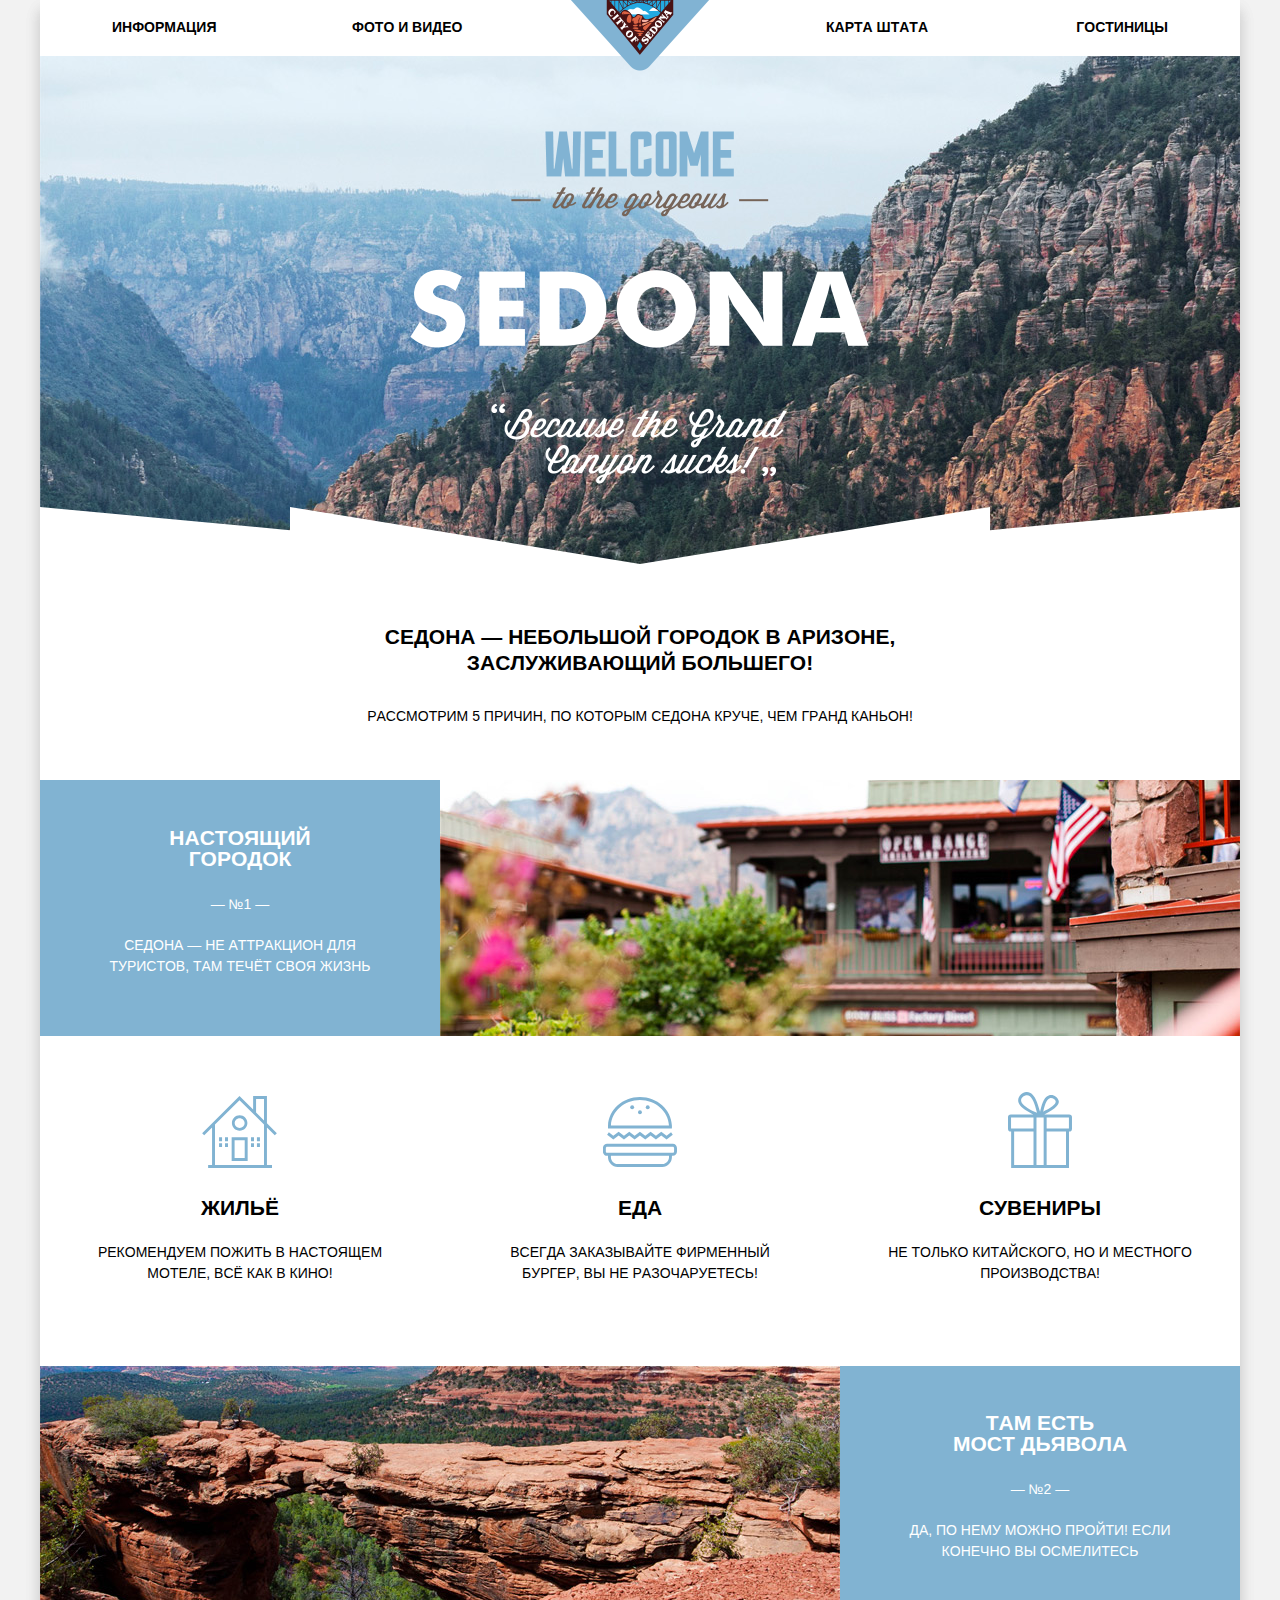
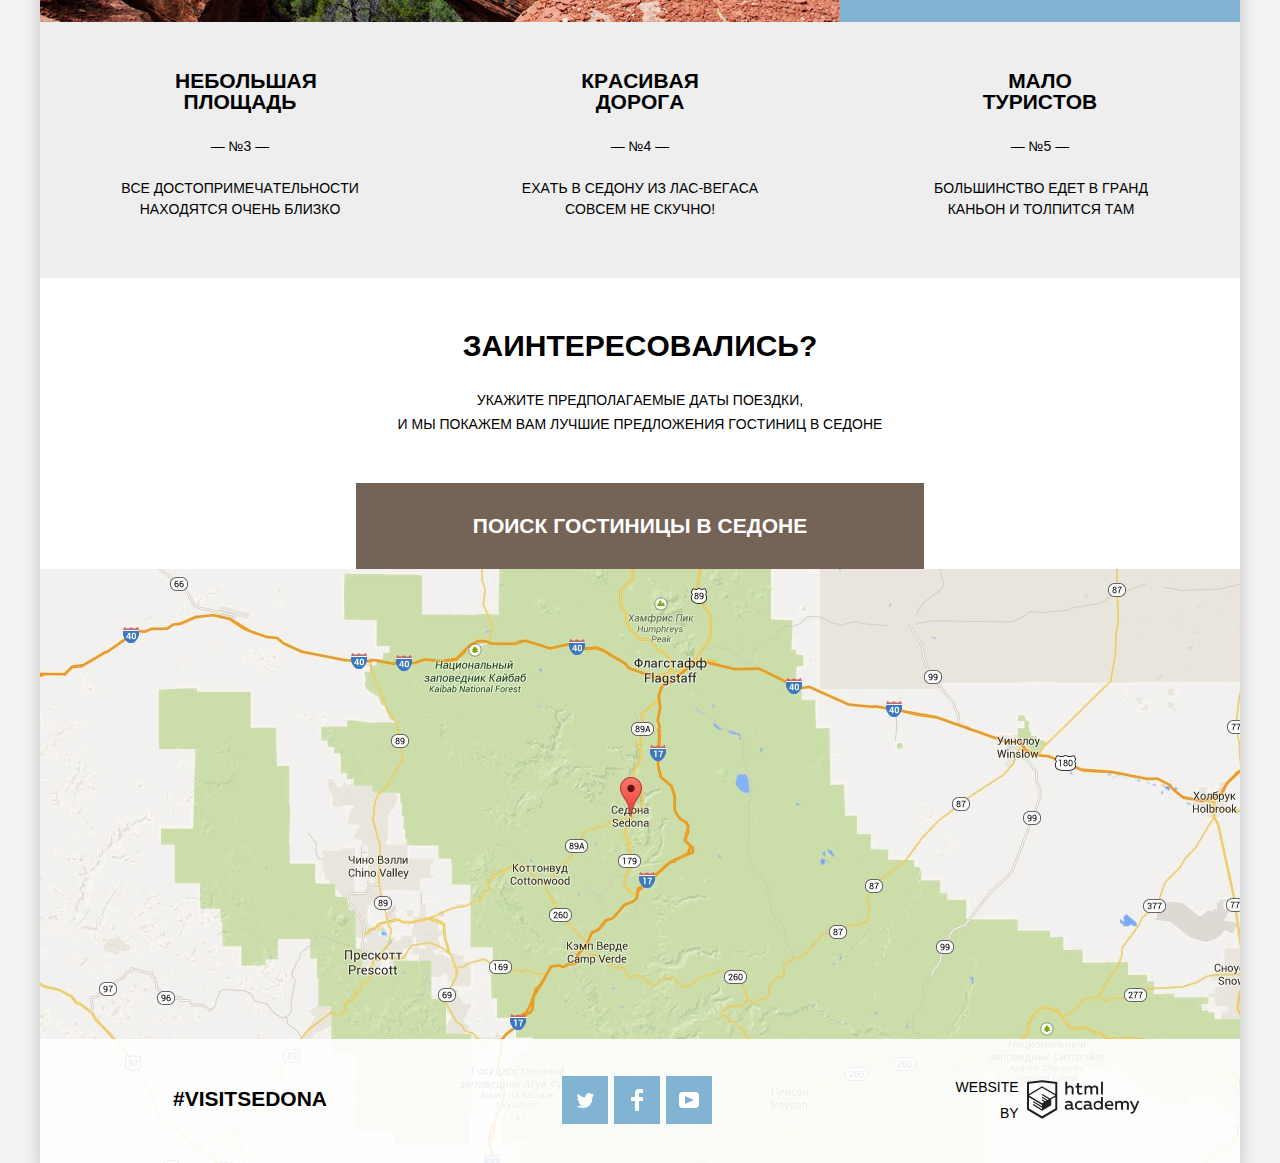
==== commit b4852f73: "Исправления" ====
--- a/index.html
+++ b/index.html
@@ -12,7 +12,7 @@
       <header class="main-header">
         <nav class="main-navigation">
           <a class="main-header-logo" aria-label="На главную">
-            <img src="img/logo.png" alt="Седона" title="Седона">
+            <img src="img/logo.png" alt="Седона" title="Седона" width="140" height="72">
           </a>
           <ul class="site-navigation">
             <li><a href="#" aria-label="Информация">Информация</a></li>
@@ -27,6 +27,7 @@
         <section class="main-intro">
           <div class="main-in">
           <h1 class="visually-hidden">Добро пожаловать в Седону</h1>
+          <svg width="1200" height="57" preserveAspectRatio="none" viewBox="0 0 1200 59" xmlns="http://www.w3.org/2000/svg"><path d="M0 59V0l250 24V0l350 59L950 0v24l250-24v60H0z" fill="#fff"/></svg>
           </div>
         </section>
         <section class="main-info">
@@ -40,7 +41,7 @@
             <span>— №1 —</span>
             <p>Седона — не аттракцион для туристов, там течёт своя жизнь</p>
           </div>
-          <img src="img/this-towns.jpg" width="800" height="400" alt="Седона">
+          <img src="img/this-towns.jpg" width="800" height="401" alt="Седона">
         </section>
 
         <section class="main-services">
@@ -58,7 +59,7 @@
           </div>
         </section>
         <section class="main-bridge">
-          <img src="img/main-bridge.jpg" alt="Седона">
+          <img src="img/main-bridge.jpg" width="800" height="401" alt="Седона">
           <div class="main-bridges">
             <h3>Там есть<br>Мост дьявола</h3>
             <span>— №2 —</span>
@@ -92,7 +93,7 @@
         <section class="main-map">
           <h1 class="visually-hidden">Мы на карте</h1>
            <div class="map-iframe">
-            <iframe  src="https://maps.google.com/maps?width=1200&amp;height=474&amp;hl=en&amp;q=Sedona+(Sedona)&amp;ie=UTF8&amp;t=&amp;z=9&amp;iwloc=B&amp;output=embed">
+            <iframe src="https://maps.google.com/maps?width=1200&amp;height=474&amp;hl=en&amp;q=Sedona+(Sedona)&amp;ie=UTF8&amp;t=&amp;z=9&amp;iwloc=B&amp;output=embed">
              </iframe>
            </div>
         </section>
@@ -195,71 +196,6 @@
         </div>
       </footer>
     </div>
-    <script>
-  var popbtn = document.querySelector(".main-btn");
-  var popup = document.querySelector(".search-hide");
-  var search = popup.querySelector(".search-btn");
-  var arrivaldate = popup.querySelector("[id=arrival-date]");
-  var datedeparture = popup.querySelector("[id=date-departure]");
-  var adults = popup.querySelector("[id=adults]");
-  var children = popup.querySelector("[id=children]");
-  var storg = localStorage.getItem("adul");
-  var storga = localStorage.getItem("child");
-
-  popbtn.addEventListener("click", function (evt) {
-    evt.preventDefault();
-    popup.classList.toggle("search");
-    popup.classList.toggle("search-hide");
-    if (storg) {
-      adults.value = storg;
-    }
-    if (storga) {
-      children.value = storga;
-    }
-  });
-
-  popup.addEventListener("submit", function (evt) {
-    arrivaldate.classList.remove("input-error");
-    datedeparture.classList.remove("input-error");
-    adults.classList.remove("input-error");
-    children.classList.remove("input-error");
-    if (!arrivaldate.value){
-    evt.preventDefault();
-    arrivaldate.focus();
-    arrivaldate.classList.add("input-error");
-    console.log("Заполните дату заезда");
-    } else{
-      if  (!datedeparture.value){
-      evt.preventDefault();
-      datedeparture.focus();
-      datedeparture.classList.add("input-error");
-      console.log("Заполните дату выезда");
-      } else {
-        if (!adults.value){
-        evt.preventDefault();
-        adults.focus();
-        adults.classList.add("input-error");
-        console.log("Заполните кол-во взрослых");
-        } else {
-          if (!children.value){
-          evt.preventDefault();
-          children.focus();
-          children.classList.add("input-error");
-          console.log("Заполните кол-во детей");
-          } else {
-            evt.preventDefault();
-            console.log("приехали: "+arrivaldate.value+". уехали: "+datedeparture.value);
-            console.log("взрослые: "+adults.value+". дети: "+children.value);
-            localStorage.setItem("adul", adults.value);
-            localStorage.setItem("child", children.value);
-                }
-              }
-            }
-          }
-  });
-
-
-
-  </script>
+    <script src="js/popup.js"></script>
   </body>
 </html>
--- a/css/styles.css
+++ b/css/styles.css
@@ -64,6 +64,9 @@
 .navigation-active a:hover{
   color: #766357;
 }
+.main-inner{
+  margin-bottom: -1px;
+}
 .main-intro{
   position: relative;
   width: 100%;
@@ -71,14 +74,13 @@
 .main-in{
   padding-top: 508px;
   background: url("../img/welcome.png") 370px 75px no-repeat,
-              url("../img/polygon.png") 0 450px no-repeat,
               url("../img/background-photo.jpg") 0 -83px no-repeat;
   width: 100%;
 }
-.main-intro img{
-  margin-top: 76px;
-  left: 50%;
-  top: 50%;
+.main-in svg{
+  position: absolute;
+  bottom: 0;
+  left: 0;
 }
 .main-info h2{
   font-size: 21px;
@@ -229,9 +231,10 @@
   margin: 0;
 }
 .footers{
+  margin: auto;
   background-color: rgba(255, 255, 255, 0.9);
   width: 1200px;
-  margin: auto;
+  min-height: 45px;
 }
 .footer-visit a,
 .footer-visit a:active,
@@ -409,7 +412,7 @@
   font-weight: 400;
 }
 .list-sheet-more a{
-  margin-right: 8px;
+  margin-right: 7px;
   padding: 3px 16px;
   background-color: #81b3d2;
   color: #ffffff;
@@ -451,7 +454,7 @@
   padding: 4px 13px;
 
 }
-.list-sheet-rating img{
+.list-sheet-rating svg{
   margin-top: 4px;
   margin-left: 2px;
   margin-bottom: 40px;
@@ -545,6 +548,7 @@
 .this-towns span{
   margin: 0 120px 20px;
   display: inline-block;
+  vertical-align: top;
 }
 .this-towns p{
   margin: auto;
@@ -608,8 +612,9 @@
   margin: 0 auto 25px;
 }
 .main-bridges span{
+  margin: 0 120px 20px;
   display: inline-block;
-  margin: 0 120px 20px;
+  vertical-align: top;
 }
 .main-bridges p{
   padding: 0 40px;
@@ -633,10 +638,11 @@
   margin: 0 135px 24px;
 }
 .main-lists span{
-  display: inline-block;
   min-width: 50px;
   margin-bottom: 21px;
   padding: 0 auto;
+  display: inline-block;
+  vertical-align: top;
 }
 .main-lists p{
   margin: 0 66px 26px;
@@ -687,7 +693,7 @@
 .map-iframe iframe{
   display: block;
   min-width: 1200px;
-  min-height: 472px;
+  min-height: 594px;
   border: none;
 }
 @-webkit-keyframes bounce {
@@ -933,7 +939,6 @@
   -webkit-box-pack: justify;
       -ms-flex-pack: justify;
           justify-content: space-between;
-  min-width: 1200px;
 }
 .footer{
   -webkit-box-orient: vertical;
@@ -1128,8 +1133,8 @@
   background-repeat: no-repeat;
   width: 27px;
   height: 23px;
-  left: -41px;
-  top: 0;
+  left: -40px;
+  top: -1px;
   cursor: pointer;
 }
 .checkbox:checked + .checkbox-pool{
@@ -1138,8 +1143,8 @@
   background-repeat: no-repeat;
   width: 27px;
   height: 23px;
-  left: -41px;
-  top: 0;
+  left: -40px;
+  top: -1px;
   cursor: pointer;
 }
 .checkbox:disabled + .checkbox-pool{
